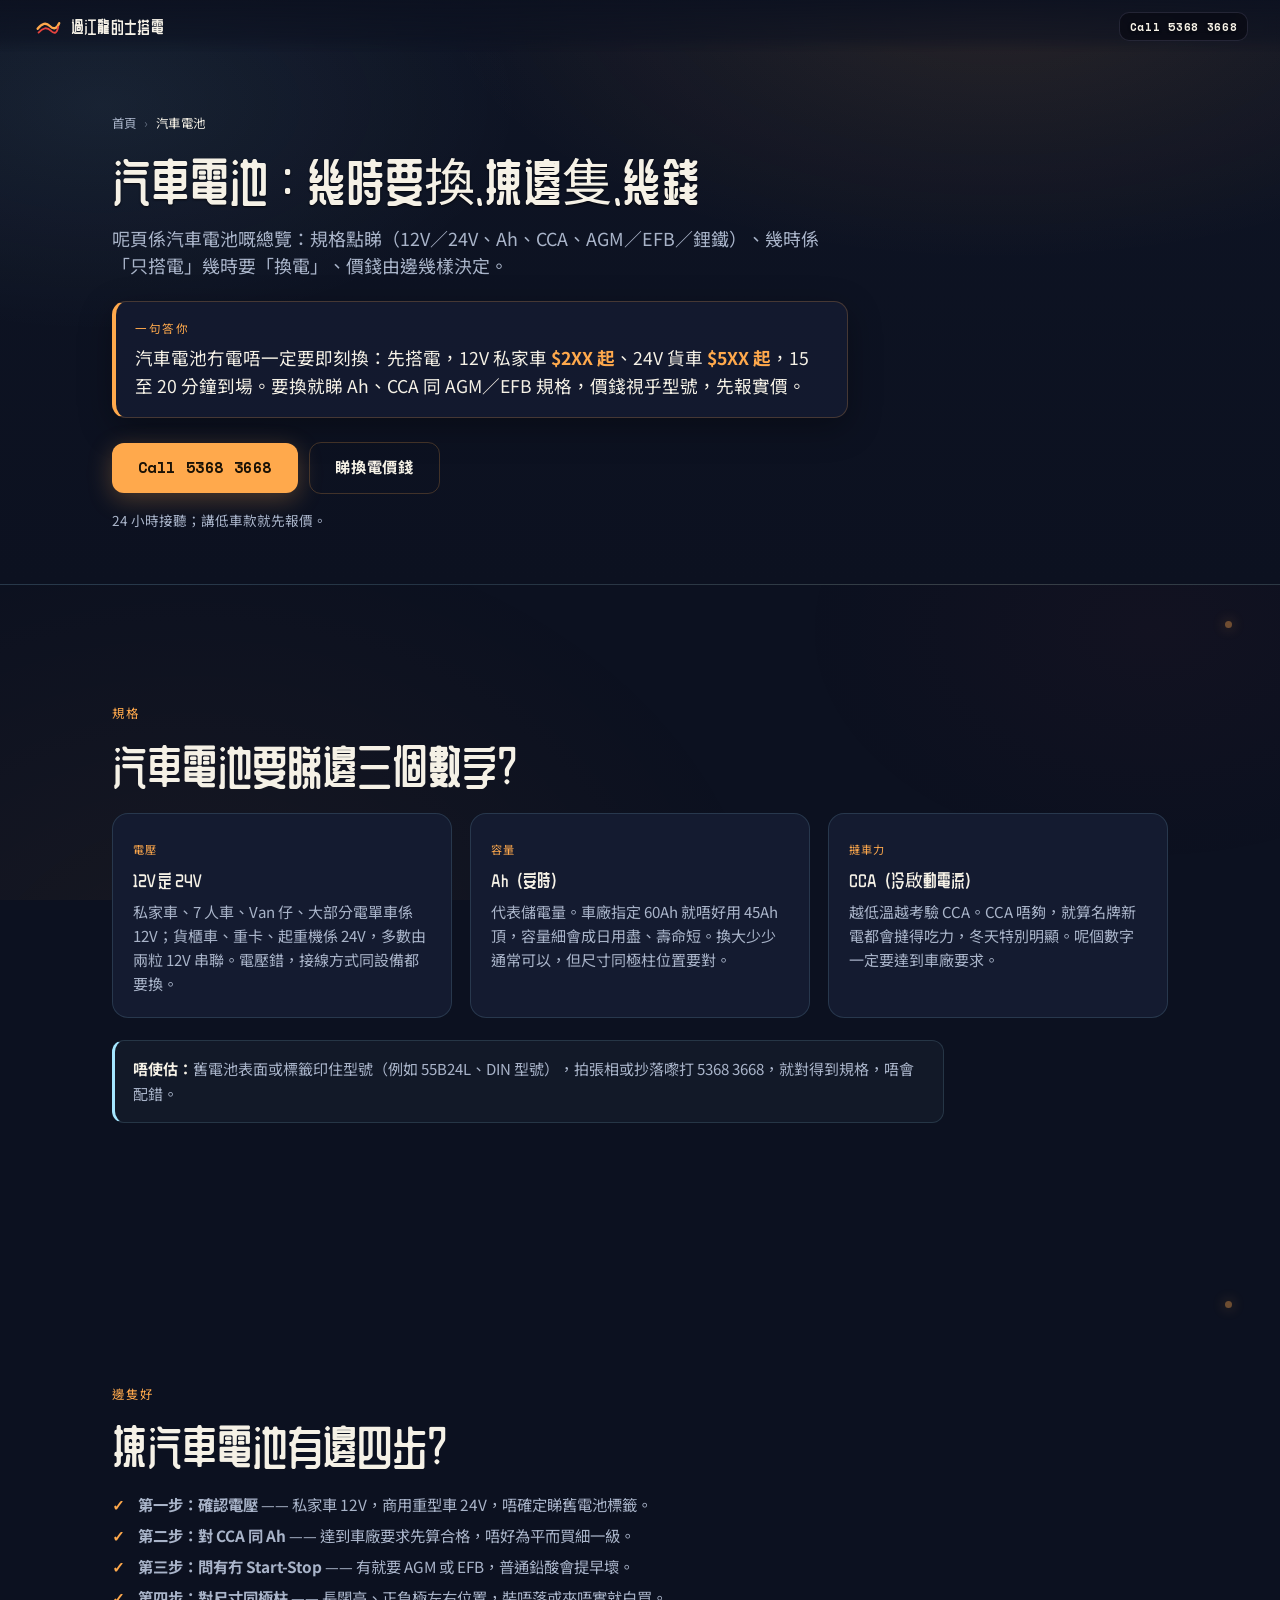
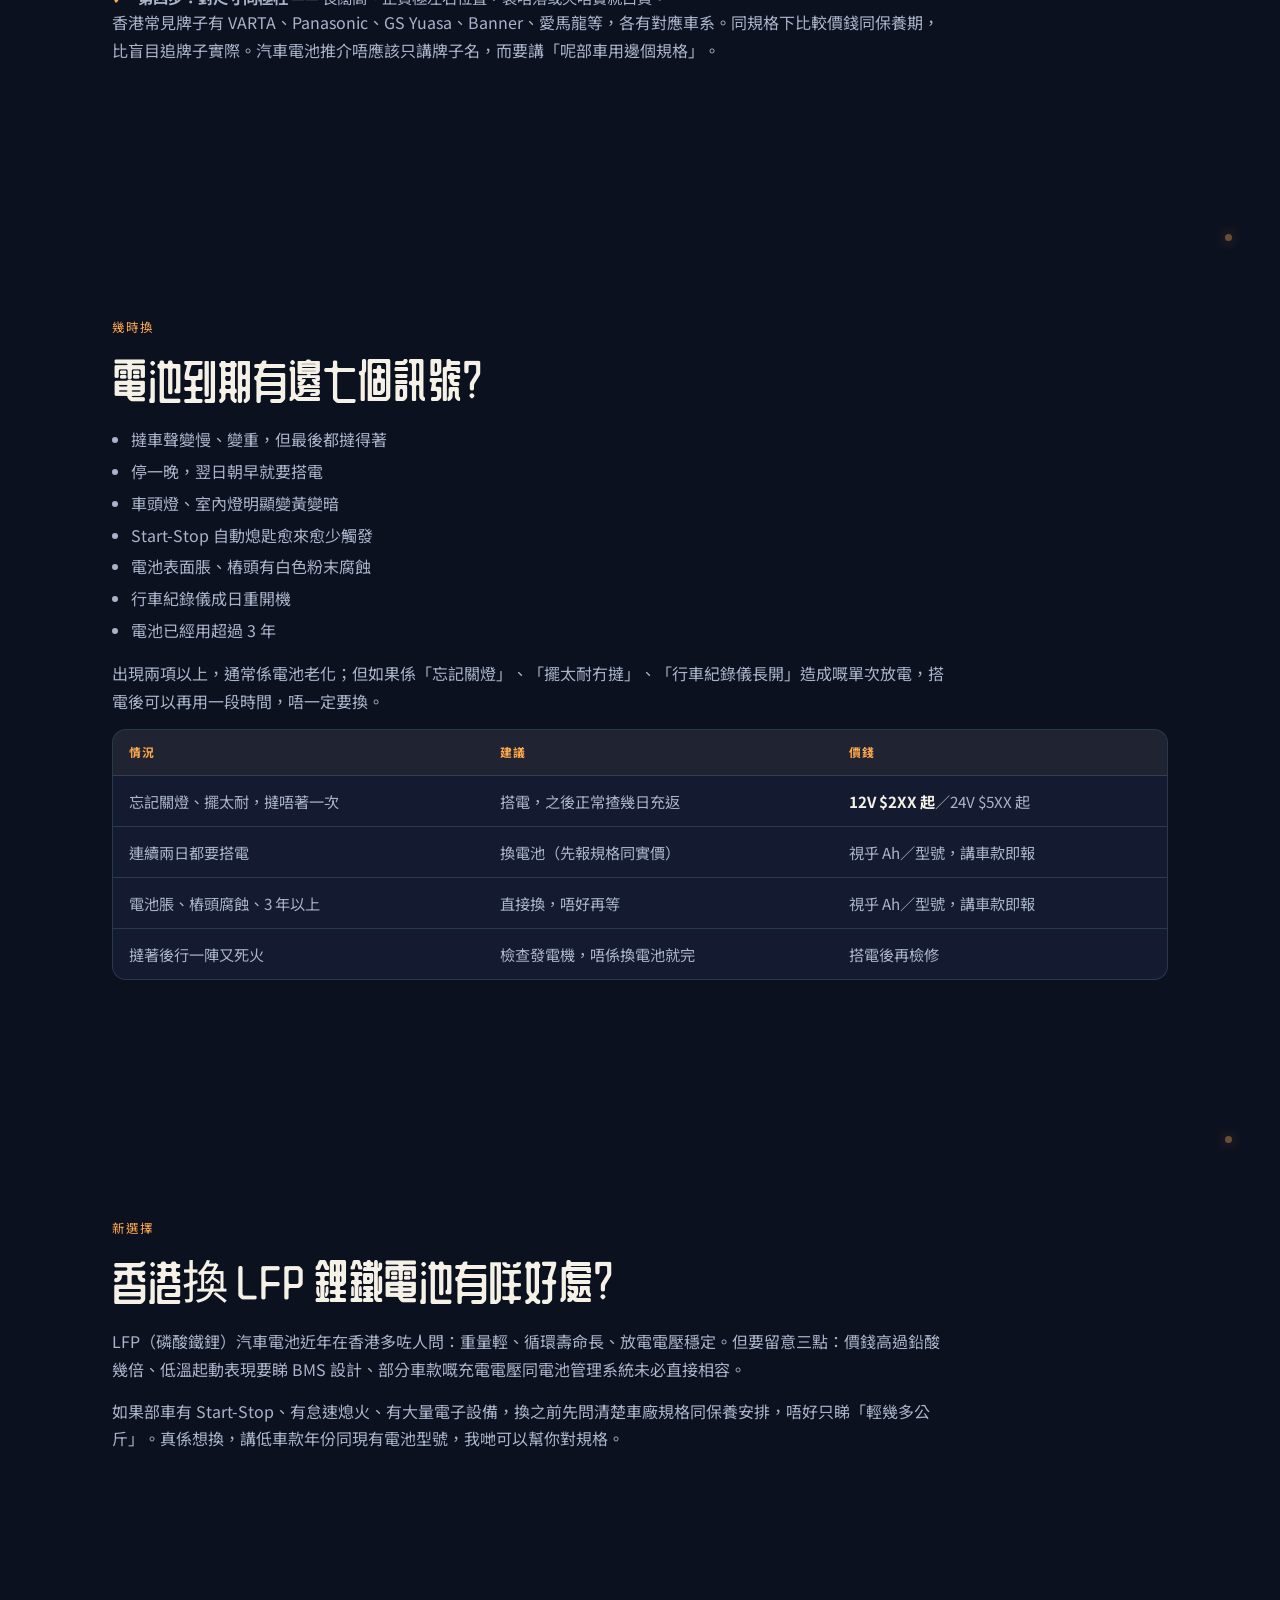
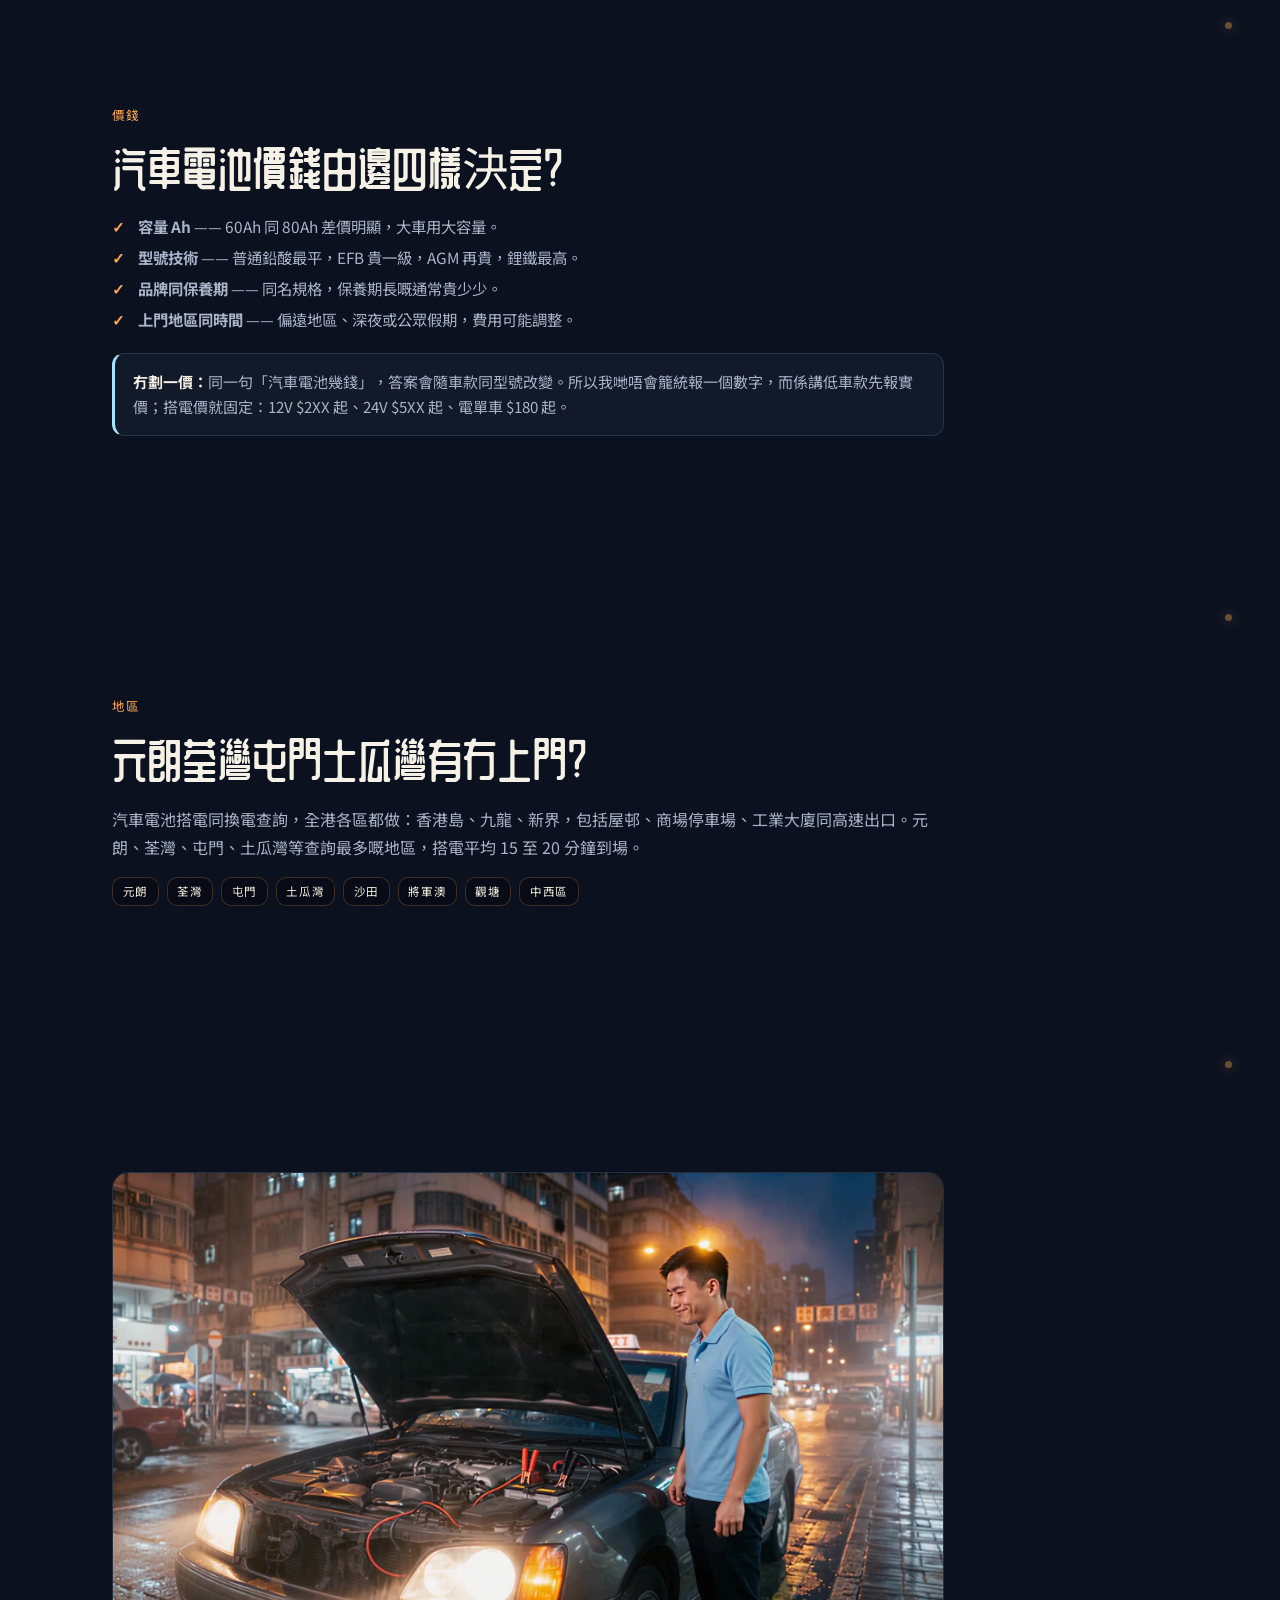
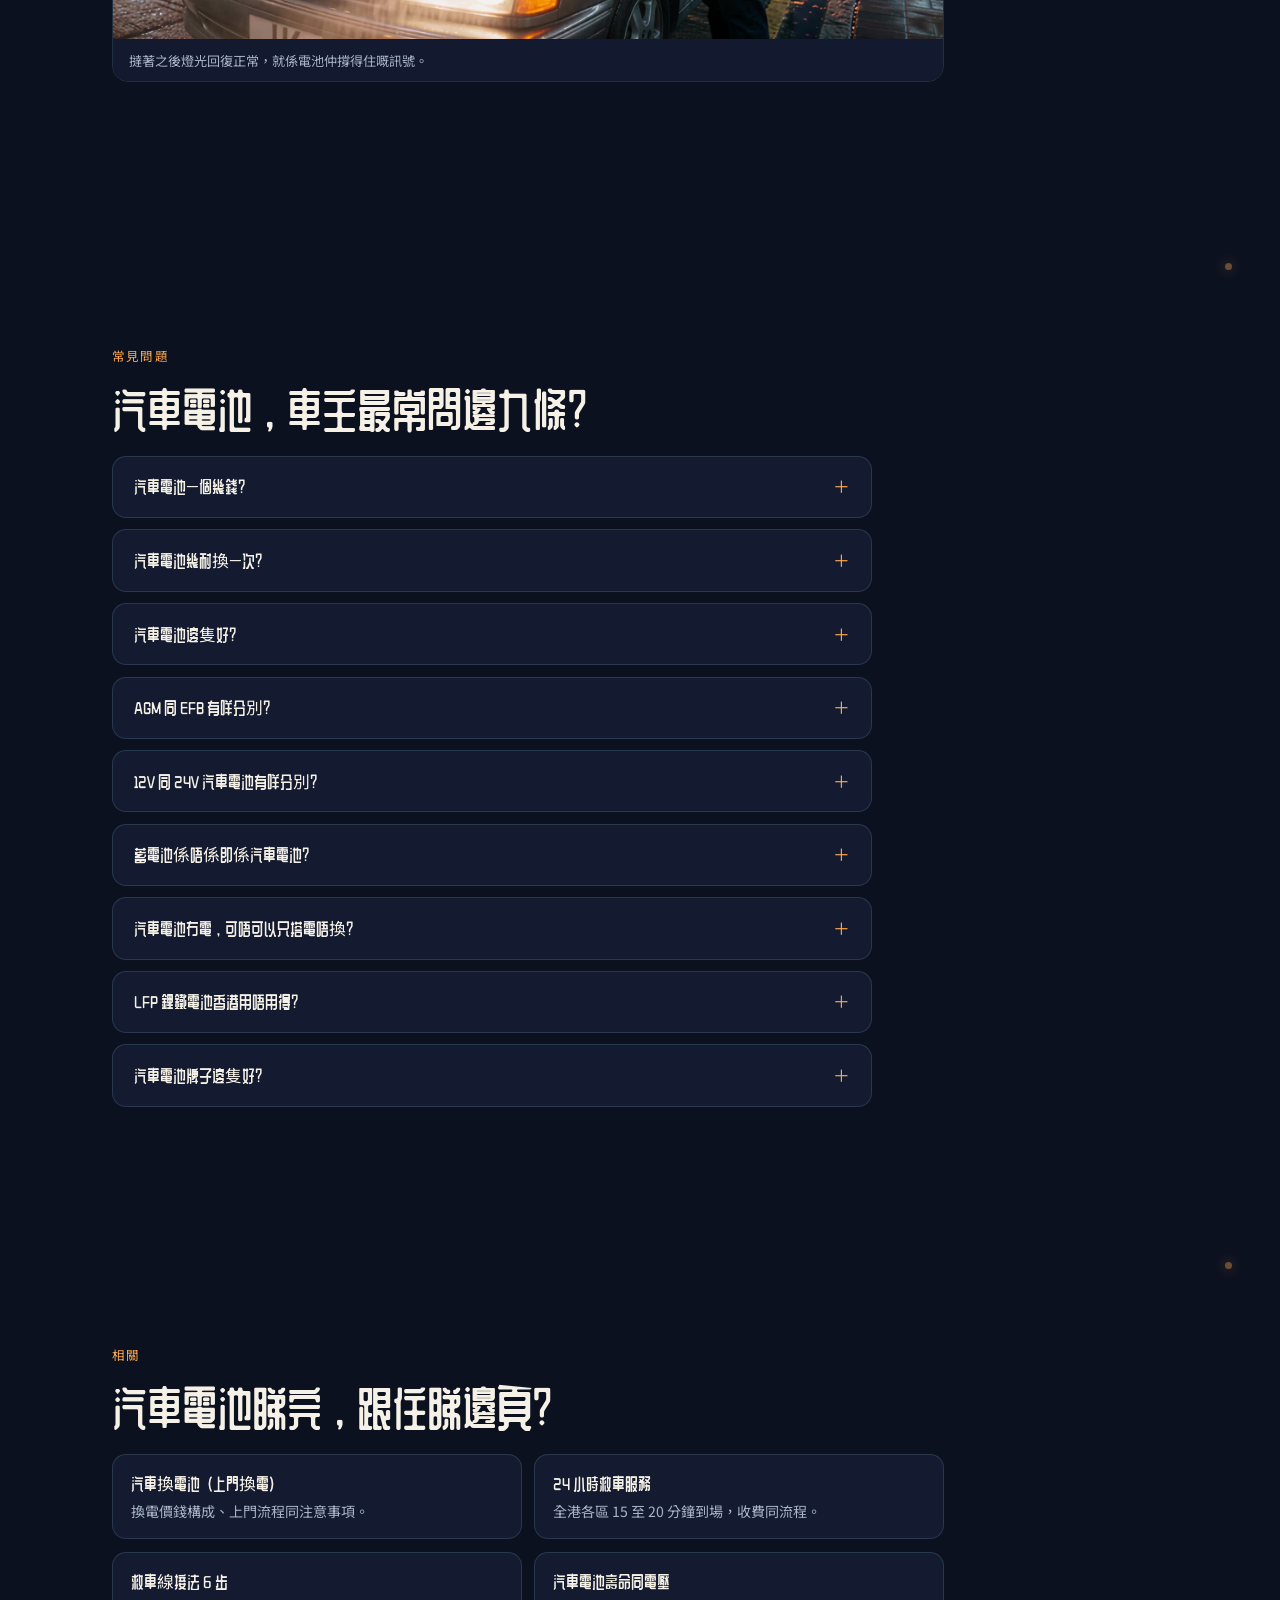
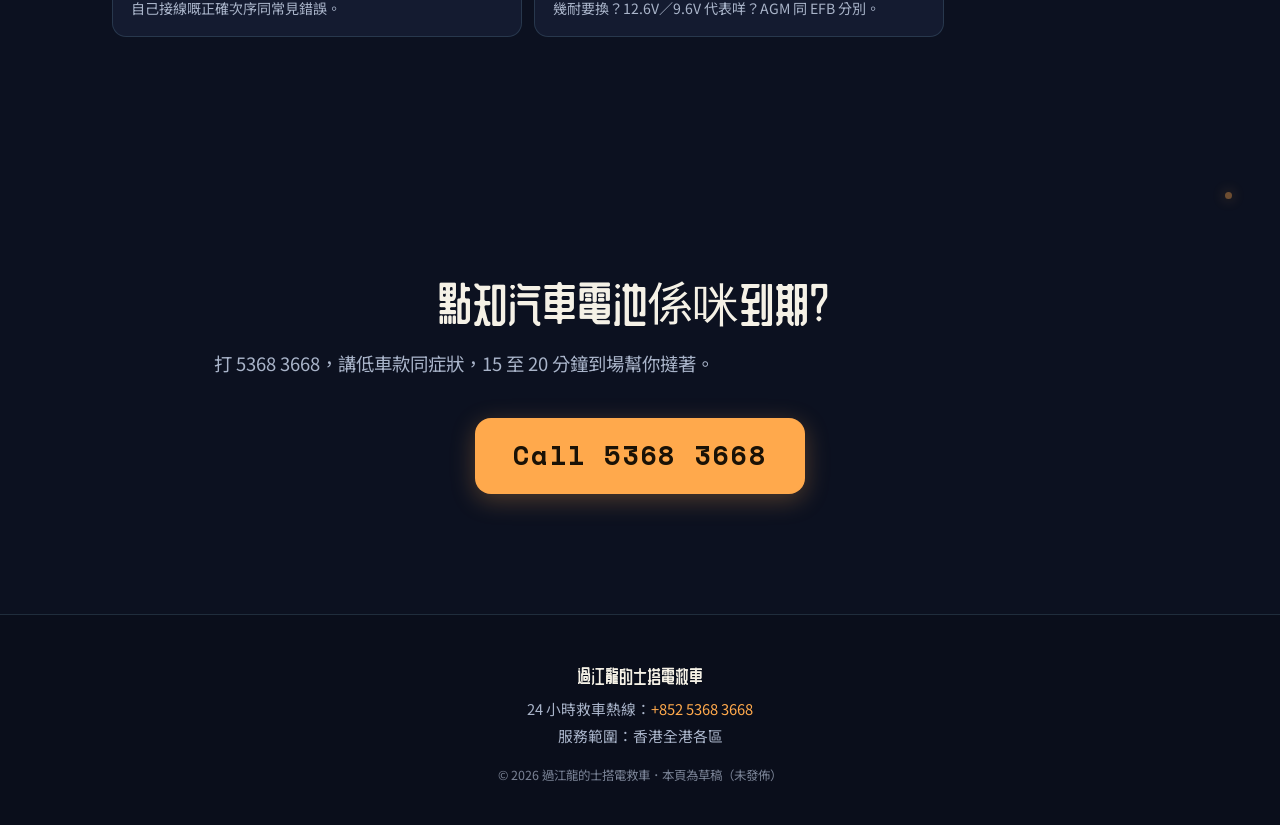
==== battery/index.html @ 79748714 "preview: production-shaped root home (video path fix) + 12 pages" ====
<!DOCTYPE html>
<html lang="zh-Hant">
<!-- status: draft — /battery/｜2026-11-26｜noindex 中，未發佈；見 docs/DRAFT-REGISTER.md -->
<head>
<meta charset="UTF-8">
<meta name="viewport" content="width=device-width, initial-scale=1.0">
<meta name="robots" content="noindex,nofollow">
<title>汽車電池邊隻好？壽命、規格同幾時要換</title>
<meta name="description" content="汽車電池幾時要換、揀邊隻：睇 12V／24V、Ah、CCA，Start-Stop 車要 AGM／EFB。冇電可先搭電 12V $2XX 起、24V $5XX 起，15 至 20 分鐘到場，全港各區。">
<link rel="canonical" href="https://taxi-jumpstart.com/battery/">
<meta property="og:type" content="article">
<meta property="og:title" content="汽車電池邊隻好？壽命、規格同幾時要換">
<meta property="og:description" content="汽車電池規格、牌子、壽命同價錢因素；冇電先搭電，15 至 20 分鐘到場。">
<meta property="og:image" content="https://taxi-jumpstart.com/assets/hero-ending.jpg">
<meta property="og:image:alt" content="搭電後車頭燈亮起，汽車電池恢復供電">
<meta property="og:url" content="https://taxi-jumpstart.com/battery/">
<meta property="og:locale" content="zh_HK">
<meta name="twitter:card" content="summary_large_image">
<meta name="theme-color" content="#0C1120">
<link rel="icon" href="data:image/svg+xml,%3Csvg xmlns='http://www.w3.org/2000/svg' viewBox='0 0 64 64'%3E%3Crect width='64' height='64' rx='14' fill='%230C1120'/%3E%3Cpath d='M12 38 Q26 20 38 32 T58 26' stroke='%23FFA94C' stroke-width='5' fill='none' stroke-linecap='round'/%3E%3Cpath d='M14 46 Q28 30 40 42 T56 34' stroke='%23E5443F' stroke-width='4' fill='none' stroke-linecap='round'/%3E%3C/svg%3E">
<link rel="preload" href="../assets/fonts/pages-zcool-400.woff2" as="font" type="font/woff2" crossorigin>
<link rel="stylesheet" href="../assets/fonts/pages-fonts.css" media="print" onload="this.media='all'">
<noscript><link rel="stylesheet" href="../assets/fonts/pages-fonts.css"></noscript>
<link rel="stylesheet" href="../assets/style.css?v=25">
<link rel="stylesheet" href="../assets/pages.css?v=4">
<script async src="https://www.googletagmanager.com/gtag/js?id=G-LXWR9DQGWZ"></script>
<script>
  window.dataLayer = window.dataLayer || [];
  function gtag(){dataLayer.push(arguments);}
  gtag('js', new Date());
  gtag('config', 'G-LXWR9DQGWZ');
</script>
<script type="application/ld+json">
{
  "@context": "https://schema.org",
  "@graph": [
    {
      "@type": "Service",
      "@id": "https://taxi-jumpstart.com/battery/#service",
      "name": "汽車電池檢查與 24 小時搭電",
      "serviceType": "汽車電池搭電救車",
      "description": "汽車電池冇電，24 小時上門搭電：12V 私家車 $2XX 起、24V 貨車 $5XX 起、電單車 $180 起，15 至 20 分鐘到場，全港各區。",
      "provider": { "@id": "https://taxi-jumpstart.com/#org" },
      "url": "https://taxi-jumpstart.com/battery/",
      "areaServed": [
        { "@type": "AdministrativeArea", "name": "香港島" },
        { "@type": "AdministrativeArea", "name": "九龍" },
        { "@type": "AdministrativeArea", "name": "新界" }
      ],
      "hoursAvailable": { "@type": "OpeningHoursSpecification", "dayOfWeek": ["Monday","Tuesday","Wednesday","Thursday","Friday","Saturday","Sunday"], "opens": "00:00", "closes": "23:59" },
      "offers": [
        { "@type": "Offer", "name": "12V 汽車電池搭電", "priceSpecification": { "@type": "PriceSpecification", "priceCurrency": "HKD", "minPrice": 200, "maxPrice": 299 }, "areaServed": { "@type": "AdministrativeArea", "name": "香港" } },
        { "@type": "Offer", "name": "24V 貨車電池搭電", "priceSpecification": { "@type": "PriceSpecification", "priceCurrency": "HKD", "minPrice": 500 }, "areaServed": { "@type": "AdministrativeArea", "name": "香港" } },
        { "@type": "Offer", "name": "電單車電池搭電", "priceSpecification": { "@type": "PriceSpecification", "priceCurrency": "HKD", "price": 180 }, "areaServed": { "@type": "AdministrativeArea", "name": "香港" } }
      ]
    },
    {
      "@type": "FAQPage",
      "@id": "https://taxi-jumpstart.com/battery/#faq",
      "mainEntity": [
        { "@type": "Question", "name": "汽車電池一個幾錢？", "acceptedAnswer": { "@type": "Answer", "text": "汽車電池冇統一價：同一部車用唔同容量（Ah）同型號（鉛酸／AGM／EFB／鋰鐵），價錢已經唔同。報價要講清楚三樣：車款年份、舊電池上印嘅型號、有冇 Start-Stop。只係冇電想快點走得返，搭電 12V $2XX 起、24V $5XX 起，15 至 20 分鐘到場。" } },
        { "@type": "Question", "name": "汽車電池幾耐換一次？", "acceptedAnswer": { "@type": "Answer", "text": "一般 2 至 3 年，但香港短途多、塞車多、成日開開停停，1 至 2 年就要換嘅個案亦好常見。保養好、長途多、少熄火聽歌，可以用到 3 至 4 年。感觉到撻車慢咗、燈變暗，就係時候驗一驗。" } },
        { "@type": "Question", "name": "汽車電池邊隻好？", "acceptedAnswer": { "@type": "Answer", "text": "唔係睇牌子第一名，係睇三個數字：電壓（12V 定 24V）、容量 Ah、冷啟動電流 CCA。CCA 一定要達到車廠要求，唔夠就算名牌都撻唔著。有 Start-Stop 嘅車一定要 AGM 或 EFB，唔可以用普通鉛酸代替。" } },
        { "@type": "Question", "name": "AGM 同 EFB 有咩分別？", "acceptedAnswer": { "@type": "Answer", "text": "兩隻都係 Start-Stop 車用。AGM 用玻璃纖維吸附電解液，循環壽命較長、抗震好，多數配歐系車同高用電車款；EFB 係加強型鉛酸，價格較親民，多數配日系 Start-Stop 車。換錯型號會令 Start-Stop 失效，甚至縮短壽命。" } },
        { "@type": "Question", "name": "12V 同 24V 汽車電池有咩分別？", "acceptedAnswer": { "@type": "Answer", "text": "12V 係私家車、7 人車、Van 仔同大部分電單車；24V 係貨櫃車、重卡、起重機等商用車，多數由兩粒 12V 串聯而成。24V 車唔可以用私家車過江龍照夾，電壓同電流規格唔同，要靠 24V 專用設備，我哋 24V 貨車搭電 $5XX 起。" } },
        { "@type": "Question", "name": "蓄電池係唔係即係汽車電池？", "acceptedAnswer": { "@type": "Answer", "text": "係。蓄電池、車電池、汽車電池、電瓶，講嘅都係同一樣嘢：車上用嘅可充電鉛酸或鋰鐵電池，負責撻車同供電俾車燈、音響、行車紀錄儀。香港車主多數講「車電池」或「汽車電池」。" } },
        { "@type": "Question", "name": "汽車電池冇電，可唔可以只搭電唔換？", "acceptedAnswer": { "@type": "Answer", "text": "可以，而且多數情況應該先搭電。搭電後著到車、行到目的地，再觀察一兩日：如果翌日朝早一樣撻唔著，或者撻車聲明顯無力，就係電池老化，要換。成日要搭電即代表電池已經到期限。" } },
        { "@type": "Question", "name": "LFP 鋰鐵電池香港用唔用得？", "acceptedAnswer": { "@type": "Answer", "text": "技術上用得，優點係輕、循環壽命長、放電穩定；缺點係價錢高、低溫表現同充電曲線要配合車款，唔係每部車都適合直接替換。換之前要確認車廠充電電壓同 BMS 相容，唔好只睇容量。" } },
        { "@type": "Question", "name": "汽車電池牌子邊隻好？", "acceptedAnswer": { "@type": "Answer", "text": "香港常見有 VARTA、Panasonic、GS Yuasa、Banner、愛馬龍等，各有對應車系同規格。真正要對嘅係規格：Ah、CCA、尺寸同極柱位置，符合車廠要求就夠。同一規格下比較價錢同保養期，比盲目追捧牌子實際。" } }
      ]
    }
  ]
}
</script>
</head>
<body>
<a class="skip" href="#main">跳至主要內容</a>

<nav class="nav" aria-label="主導覽">
  <a class="nav-brand" href="../index.html" aria-label="過江龍的士搭電 首頁">
    <svg class="brand-mark" viewBox="0 0 64 64" aria-hidden="true"><path d="M12 38 Q26 20 38 32 T58 26" stroke="#FFA94C" stroke-width="5" fill="none" stroke-linecap="round"/><path d="M14 46 Q28 30 40 42 T56 34" stroke="#E5443F" stroke-width="4" fill="none" stroke-linecap="round"/></svg>
    <span class="brand-name">過江龍的士搭電</span>
  </a>
  <a class="nav-call chip" href="tel:+85253683668">Call 5368 3668</a>
</nav>

<main id="main" tabindex="-1">

<section class="p-hero" aria-labelledby="page-h1">
  <div class="wrap">
    <nav class="crumbs" aria-label="麵包屑導覽">
      <a href="../index.html">首頁</a><span class="sep">›</span><span aria-current="page">汽車電池</span>
    </nav>
    <h1 class="p-h1" id="page-h1">汽車電池：幾時要換、揀邊隻、幾錢</h1>
    <p class="p-sub">呢頁係汽車電池嘅總覽：規格點睇（12V／24V、Ah、CCA、AGM／EFB／鋰鐵）、幾時係「只搭電」幾時要「換電」、價錢由邊幾樣決定。</p>

    <div class="ans">
      <span class="ans-label">一句答你</span>
      <p>汽車電池冇電唔一定要即刻換：先搭電，12V 私家車 <strong>$2XX 起</strong>、24V 貨車 <strong>$5XX 起</strong>，15 至 20 分鐘到場。要換就睇 Ah、CCA 同 AGM／EFB 規格，價錢視乎型號，先報實價。</p>
    </div>

    <div class="cta-row">
      <a class="btn" href="tel:+85253683668">Call 5368 3668</a>
      <a class="btn ghost" href="../battery/replace/">睇換電價錢</a>
    </div>
    <p class="fine">24 小時接聽；講低車款就先報價。</p>
  </div>
</section>

<section class="section" aria-labelledby="spec-h">
  <div class="wrap sec-enter">
    <p class="kicker">規格</p>
    <h2 class="h2" id="spec-h">汽車電池要睇邊三個數字？</h2>
    <div class="card-grid stagger">
      <div class="card">
        <span class="tag">電壓</span>
        <h3>12V 定 24V</h3>
        <p>私家車、7 人車、Van 仔、大部分電單車係 12V；貨櫃車、重卡、起重機係 24V，多數由兩粒 12V 串聯。電壓錯，接線方式同設備都要換。</p>
      </div>
      <div class="card">
        <span class="tag">容量</span>
        <h3>Ah（安時）</h3>
        <p>代表儲電量。車廠指定 60Ah 就唔好用 45Ah 頂，容量細會成日用盡、壽命短。換大少少通常可以，但尺寸同極柱位置要對。</p>
      </div>
      <div class="card">
        <span class="tag">撻車力</span>
        <h3>CCA（冷啟動電流）</h3>
        <p>越低溫越考驗 CCA。CCA 唔夠，就算名牌新電都會撻得吃力，冬天特別明顯。呢個數字一定要達到車廠要求。</p>
      </div>
    </div>
    <div class="note-box">
      <p><strong>唔使估：</strong>舊電池表面或標籤印住型號（例如 55B24L、DIN 型號），拍張相或抄落嚟打 5368 3668，就對得到規格，唔會配錯。</p>
    </div>
  </div>
</section>

<section class="section" aria-labelledby="pick-h">
  <div class="wrap sec-enter">
    <p class="kicker">邊隻好</p>
    <h2 class="h2" id="pick-h">揀汽車電池有邊四步？</h2>
    <ol class="check-list">
      <li><strong>第一步：確認電壓</strong> —— 私家車 12V，商用重型車 24V，唔確定睇舊電池標籤。</li>
      <li><strong>第二步：對 CCA 同 Ah</strong> —— 達到車廠要求先算合格，唔好為平而買細一級。</li>
      <li><strong>第三步：問有冇 Start-Stop</strong> —— 有就要 AGM 或 EFB，普通鉛酸會提早壞。</li>
      <li><strong>第四步：對尺寸同極柱</strong> —— 長闊高、正負極左右位置，裝唔落或夾唔實就白買。</li>
    </ol>
    <div class="prose">
      <p>香港常見牌子有 VARTA、Panasonic、GS Yuasa、Banner、愛馬龍等，各有對應車系。同規格下比較價錢同保養期，比盲目追牌子實際。汽車電池推介唔應該只講牌子名，而要講「呢部車用邊個規格」。</p>
    </div>
  </div>
</section>

<section class="section" aria-labelledby="when-h">
  <div class="wrap sec-enter">
    <p class="kicker">幾時換</p>
    <h2 class="h2" id="when-h">電池到期有邊七個訊號？</h2>
    <div class="prose">
      <ul>
        <li>撻車聲變慢、變重，但最後都撻得著</li>
        <li>停一晚，翌日朝早就要搭電</li>
        <li>車頭燈、室內燈明顯變黃變暗</li>
        <li>Start-Stop 自動熄匙愈來愈少觸發</li>
        <li>電池表面脹、樁頭有白色粉末腐蝕</li>
        <li>行車紀錄儀成日重開機</li>
        <li>電池已經用超過 3 年</li>
      </ul>
      <p>出現兩項以上，通常係電池老化；但如果係「忘記關燈」、「擺太耐冇撻」、「行車紀錄儀長開」造成嘅單次放電，搭電後可以再用一段時間，唔一定要換。</p>
    </div>
    <div class="tbl-wrap">
      <table class="fee">
        <thead>
          <tr><th scope="col">情況</th><th scope="col">建議</th><th scope="col">價錢</th></tr>
        </thead>
        <tbody>
          <tr><td data-label="情況">忘記關燈、擺太耐，撻唔著一次</td><td data-label="建議">搭電，之後正常揸幾日充返</td><td data-label="價錢"><strong>12V $2XX 起</strong>／24V $5XX 起</td></tr>
          <tr><td data-label="情況">連續兩日都要搭電</td><td data-label="建議">換電池（先報規格同實價）</td><td data-label="價錢">視乎 Ah／型號，講車款即報</td></tr>
          <tr><td data-label="情況">電池脹、樁頭腐蝕、3 年以上</td><td data-label="建議">直接換，唔好再等</td><td data-label="價錢">視乎 Ah／型號，講車款即報</td></tr>
          <tr><td data-label="情況">撻著後行一陣又死火</td><td data-label="建議">檢查發電機，唔係換電池就完</td><td data-label="價錢">搭電後再檢修</td></tr>
        </tbody>
      </table>
    </div>
  </div>
</section>

<section class="section" aria-labelledby="lfp-h">
  <div class="wrap sec-enter">
    <p class="kicker">新選擇</p>
    <h2 class="h2" id="lfp-h">香港換 LFP 鋰鐵電池有咩好處？</h2>
    <div class="prose">
      <p>LFP（磷酸鐵鋰）汽車電池近年在香港多咗人問：重量輕、循環壽命長、放電電壓穩定。但要留意三點：價錢高過鉛酸幾倍、低溫起動表現要睇 BMS 設計、部分車款嘅充電電壓同電池管理系統未必直接相容。</p>
      <p>如果部車有 Start-Stop、有怠速熄火、有大量電子設備，換之前先問清楚車廠規格同保養安排，唔好只睇「輕幾多公斤」。真係想換，講低車款年份同現有電池型號，我哋可以幫你對規格。</p>
    </div>
  </div>
</section>

<section class="section" aria-labelledby="price-h">
  <div class="wrap sec-enter">
    <p class="kicker">價錢</p>
    <h2 class="h2" id="price-h">汽車電池價錢由邊四樣決定？</h2>
    <ul class="check-list">
      <li><strong>容量 Ah</strong> —— 60Ah 同 80Ah 差價明顯，大車用大容量。</li>
      <li><strong>型號技術</strong> —— 普通鉛酸最平，EFB 貴一級，AGM 再貴，鋰鐵最高。</li>
      <li><strong>品牌同保養期</strong> —— 同名規格，保養期長嘅通常貴少少。</li>
      <li><strong>上門地區同時間</strong> —— 偏遠地區、深夜或公眾假期，費用可能調整。</li>
    </ul>
    <div class="note-box">
      <p><strong>冇劃一價：</strong>同一句「汽車電池幾錢」，答案會隨車款同型號改變。所以我哋唔會籠統報一個數字，而係講低車款先報實價；搭電價就固定：12V $2XX 起、24V $5XX 起、電單車 $180 起。</p>
    </div>
  </div>
</section>

<section class="section" aria-labelledby="area-h">
  <div class="wrap sec-enter">
    <p class="kicker">地區</p>
    <h2 class="h2" id="area-h">元朗荃灣屯門土瓜灣有冇上門？</h2>
    <div class="prose">
      <p>汽車電池搭電同換電查詢，全港各區都做：香港島、九龍、新界，包括屋邨、商場停車場、工業大廈同高速出口。元朗、荃灣、屯門、土瓜灣等查詢最多嘅地區，搭電平均 15 至 20 分鐘到場。</p>
    </div>
    <div class="area-chips">
      <span class="chip">元朗</span><span class="chip">荃灣</span><span class="chip">屯門</span><span class="chip">土瓜灣</span><span class="chip">沙田</span><span class="chip">將軍澳</span><span class="chip">觀塘</span><span class="chip">中西區</span>
    </div>
  </div>
</section>

<section class="section" aria-label="現場相片">
  <div class="wrap sec-enter">
    <figure class="p-figure">
      <img src="../assets/hero-ending.jpg" alt="搭電後車頭燈亮起，汽車電池恢復供電" loading="lazy" width="1600" height="900">
      <figcaption>撻著之後燈光回復正常，就係電池仲撐得住嘅訊號。</figcaption>
    </figure>
  </div>
</section>
<section class="section faq" id="faq" aria-labelledby="faq-h">
  <div class="wrap sec-enter">
    <p class="kicker">常見問題</p>
    <h2 class="h2" id="faq-h">汽車電池，車主最常問邊九條？</h2>
    <div class="faq-list">
      <details><summary>汽車電池一個幾錢？</summary><p>冇統一價：同一部車用唔同 Ah 同型號（鉛酸／AGM／EFB／鋰鐵），價錢已經唔同。報價要講清楚車款年份、舊電池型號、有冇 Start-Stop。只係冇電想快點走得返，搭電 12V $2XX 起、24V $5XX 起，15 至 20 分鐘到場。</p></details>
      <details><summary>汽車電池幾耐換一次？</summary><p>一般 2 至 3 年；香港短途多、塞車多，1 至 2 年就要換嘅個案亦常見。保養好、長途多用 3 至 4 年。撻車變慢、燈變暗就係時候驗一驗。</p></details>
      <details><summary>汽車電池邊隻好？</summary><p>睇三個數字：電壓（12V／24V）、容量 Ah、CCA。CCA 要達到車廠要求，唔夠就算名牌都撻唔著。有 Start-Stop 就要 AGM 或 EFB。</p></details>
      <details><summary>AGM 同 EFB 有咩分別？</summary><p>兩隻都係 Start-Stop 車用：AGM 循環壽命長、抗震好，多數配歐系車；EFB 係加強型鉛酸、價格親民，多數配日系車。換錯型號會令 Start-Stop 失效。</p></details>
      <details><summary>12V 同 24V 汽車電池有咩分別？</summary><p>12V 係私家車、7 人車、Van 仔同大部分電單車；24V 係貨櫃車、重卡、起重機，多數由兩粒 12V 串聯。24V 車唔可以用私家車過江龍照夾，要靠專用設備，我哋 24V 貨車搭電 $5XX 起。</p></details>
      <details><summary>蓄電池係唔係即係汽車電池？</summary><p>係。蓄電池、車電池、汽車電池、電瓶都講同一樣嘢：車上用嘅可充電電池。香港車主多數講「車電池」或「汽車電池」。</p></details>
      <details><summary>汽車電池冇電，可唔可以只搭電唔換？</summary><p>可以，多數應該先搭電。搭電後著到車，觀察一兩日：翌日朝早一樣撻唔著、撻車聲無力，就係老化要換。成日要搭電即代表電池到期。</p></details>
      <details><summary>LFP 鋰鐵電池香港用唔用得？</summary><p>用得，優點係輕、壽命長、電壓穩；缺點係價錢高、低溫同充電曲線要配合車款。換之前要確認車廠電壓同 BMS 相容，唔好只睇容量。</p></details>
      <details><summary>汽車電池牌子邊隻好？</summary><p>香港常見 VARTA、Panasonic、GS Yuasa、Banner、愛馬龍，各有對應車系。真正要對嘅係 Ah、CCA、尺寸同極柱位置，符合車廠要求就夠；同規格下比較價錢同保養期更實際。</p></details>
    </div>
  </div>
</section>

<section class="section" aria-labelledby="rel-h">
  <div class="wrap sec-enter">
    <p class="kicker">相關</p>
    <h2 class="h2" id="rel-h">汽車電池睇完，跟住睇邊頁？</h2>
    <div class="rel-grid">
      <a href="../battery/replace/">
        <h3>汽車換電池（上門換電）</h3>
        <p>換電價錢構成、上門流程同注意事項。</p>
      </a>
      <a href="../services/24-hour-rescue/">
        <h3>24 小時救車服務</h3>
        <p>全港各區 15 至 20 分鐘到場，收費同流程。</p>
      </a>
      <a href="../guides/jump-lead-steps/">
        <h3>救車線接法 6 步</h3>
        <p>自己接線嘅正確次序同常見錯誤。</p>
      </a>
      <a href="../battery/lifespan/">
        <h3>汽車電池壽命同電壓</h3>
        <p>幾耐要換？12.6V／9.6V 代表咩？AGM 同 EFB 分別。</p>
      </a>
    </div>
  </div>
</section>

<section class="section p-end" aria-labelledby="cta-h">
  <div class="wrap sec-enter">
    <h2 class="h2" id="cta-h">點知汽車電池係咪到期？</h2>
    <p class="lede">打 5368 3668，講低車款同症狀，15 至 20 分鐘到場幫你撻著。</p>
    <a class="btn big" href="tel:+85253683668">Call 5368 3668</a>
  </div>
</section>

</main>

<footer class="footer">
  <div class="wrap">
    <p class="foot-name">過江龍的士搭電救車</p>
    <p class="foot-line">24 小時救車熱線：<a href="tel:+85253683668">+852 5368 3668</a></p>
    <p class="foot-line">服務範圍：香港全港各區</p>
    <p class="foot-note">© 2026 過江龍的士搭電救車．本頁為草稿（未發佈）</p>
  </div>
</footer>

<script src="../assets/pages.js?v=4"></script>
</body>
</html>
---- assets/fonts/pages-fonts.css ----
/* 過江龍 — 內頁字型（draft 頁專用）
   首頁用嘅 fonts.css 係 443 字子集，只夠首頁用；新頁有 ~1000 個字，
   所以獨立做一份 expanded 子集（1,197 字：12 頁全部文字 + ASCII + CJK 標點 + 全形）。
   只喺新頁載入，index.html 完全唔受影響。

   重新產生（改咗新頁文案之後要再做一次）：
     pyftsubset zcool-full.ttf --text-file=chars-pages.txt --flavor=woff2 \
       --output-file=pages-zcool-400.woff2 --layout-features='kern,liga' --desubroutinize
   chars-pages.txt ＝ 5 頁 HTML 去標籤後嘅全部字元 + ASCII + U+3000–303F + U+FF01–FF5E
*/
@font-face{font-family:'ZCOOL QingKe HuangYou';src:url('pages-zcool-400.woff2?v=4') format('woff2');font-weight:400;font-style:normal;font-display:swap}
@font-face{font-family:'Noto Sans TC';src:url('pages-noto-400.woff2?v=4') format('woff2');font-weight:400;font-style:normal;font-display:swap}
@font-face{font-family:'Noto Sans TC';src:url('pages-noto-400.woff2?v=4') format('woff2');font-weight:500;font-style:normal;font-display:swap}
@font-face{font-family:'Noto Sans TC';src:url('pages-noto-700.woff2?v=4') format('woff2');font-weight:700;font-style:normal;font-display:swap}
@font-face{font-family:'Space Mono';src:url('spacemono-400.woff2') format('woff2');font-weight:400;font-style:normal;font-display:swap}
@font-face{font-family:'Space Mono';src:url('spacemono-700.woff2') format('woff2');font-weight:700;font-style:normal;font-display:swap}
---- assets/fonts/pages-fonts.css ----
/* 過江龍 — 內頁字型（draft 頁專用）
   首頁用嘅 fonts.css 係 443 字子集，只夠首頁用；新頁有 ~1000 個字，
   所以獨立做一份 expanded 子集（1,197 字：12 頁全部文字 + ASCII + CJK 標點 + 全形）。
   只喺新頁載入，index.html 完全唔受影響。

   重新產生（改咗新頁文案之後要再做一次）：
     pyftsubset zcool-full.ttf --text-file=chars-pages.txt --flavor=woff2 \
       --output-file=pages-zcool-400.woff2 --layout-features='kern,liga' --desubroutinize
   chars-pages.txt ＝ 5 頁 HTML 去標籤後嘅全部字元 + ASCII + U+3000–303F + U+FF01–FF5E
*/
@font-face{font-family:'ZCOOL QingKe HuangYou';src:url('pages-zcool-400.woff2?v=4') format('woff2');font-weight:400;font-style:normal;font-display:swap}
@font-face{font-family:'Noto Sans TC';src:url('pages-noto-400.woff2?v=4') format('woff2');font-weight:400;font-style:normal;font-display:swap}
@font-face{font-family:'Noto Sans TC';src:url('pages-noto-400.woff2?v=4') format('woff2');font-weight:500;font-style:normal;font-display:swap}
@font-face{font-family:'Noto Sans TC';src:url('pages-noto-700.woff2?v=4') format('woff2');font-weight:700;font-style:normal;font-display:swap}
@font-face{font-family:'Space Mono';src:url('spacemono-400.woff2') format('woff2');font-weight:400;font-style:normal;font-display:swap}
@font-face{font-family:'Space Mono';src:url('spacemono-700.woff2') format('woff2');font-weight:700;font-style:normal;font-display:swap}
---- assets/style.css ----
/* 過江龍的士搭電救車 — cinematic scroll site */
:root{
  --canvas:#0C1120;
  --panel:#141B30;
  --panel-2:#182038;
  --accent:#FFA94C;
  --accent-hover:#FFC078;
  --accent-muted:rgba(255,169,76,.22);
  --current:#A5E6FF;
  --clamp-red:#E5443F;
  --text-primary:#F5F1E6;
  --text-secondary:#A9B4C9;
  --line:rgba(165,230,255,.14);
  --ease-out:cubic-bezier(.22,.61,.36,1);
  --ease-soft:cubic-bezier(.33,1,.68,1);
  --tshadow:0 1px 2px rgba(5,5,10,.95),0 3px 12px rgba(5,5,10,.78),0 10px 44px rgba(5,5,10,.8);
  --font-display:'ZCOOL QingKe HuangYou','Noto Sans TC',sans-serif;
  --font-body:'Noto Sans TC',sans-serif;
  --font-mono:'Space Mono',monospace;
  --font-latin:'Syncopate',monospace;
}
*,*::before,*::after{box-sizing:border-box;margin:0;padding:0}
html{overflow-x:hidden;overflow-x:clip;scroll-behavior:smooth}
body{overflow-x:hidden;overflow-x:clip;background:var(--canvas);color:var(--text-primary);font-family:var(--font-body);font-size:16px;line-height:1.5;-webkit-font-smoothing:antialiased}
body::before{content:"";position:fixed;inset:0;z-index:0;pointer-events:none;
  background:
    radial-gradient(1200px 700px at 70% -10%, rgba(165,230,255,.05), transparent 60%),
    radial-gradient(1000px 800px at 15% 110%, rgba(255,169,76,.05), transparent 60%),
    radial-gradient(600px 400px at 90% 70%, rgba(229,68,63,.03), transparent 60%);
  animation:bgdrift 90s var(--ease-soft) infinite alternate}
@keyframes bgdrift{from{transform:translate3d(0,0,0);opacity:.8}to{transform:translate3d(0,-40px,0);opacity:1}}
body.paused *,body.paused *::before,body.paused *::after{animation-play-state:paused !important}

img,svg,video{max-width:100%;display:block}
a{color:inherit}
button{font:inherit;color:inherit;background:none;border:none;cursor:pointer}

.skip{position:absolute;left:-999px;top:0;z-index:100;background:var(--accent);color:#0C1120;padding:.6rem 1rem;border-radius:0 0 8px 0;font-weight:700}
.skip:focus{left:0}

.wrap{max-width:1120px;margin:0 auto;padding:0 clamp(1rem,4vw,2rem)}

/* nav */
.nav{position:fixed;top:0;left:0;right:0;z-index:50;display:flex;align-items:center;justify-content:space-between;
  padding:.7rem clamp(1rem,4vw,2rem);background:linear-gradient(180deg,rgba(12,17,32,.9),rgba(12,17,32,.55) 70%,transparent);backdrop-filter:blur(8px)}
.nav-brand{display:inline-flex;align-items:center;gap:.55rem;text-decoration:none;font-family:var(--font-display);font-size:1.05rem;letter-spacing:.02em}
.brand-mark{width:30px;height:30px}
.nav-call{text-decoration:none;font-family:var(--font-mono);font-weight:700;font-size:.85rem;padding:.5rem .8rem;transition:background .25s,color .25s}
.nav-call:hover{background:rgba(255,169,76,.9);color:#0C1120}

/* chips */
.chip{background:rgba(8,8,15,.55);border:1px solid rgba(96,96,126,.3);border-radius:10px;backdrop-filter:blur(10px);text-shadow:0 1px 3px rgba(5,5,10,.85);padding:.3rem .6rem;font-family:var(--font-mono);font-size:.72rem;letter-spacing:.06em;white-space:nowrap}

/* ===== hero ===== */
.hero{position:relative;height:500vh;z-index:1}
.stage{position:sticky;top:0;height:100vh;overflow:hidden}
.poster{position:absolute;inset:0;background-size:cover;background-position:center}
#hero{position:absolute;inset:0;width:100%;height:100%;object-fit:cover;opacity:0;transition:opacity .6s var(--ease-out);transform:translateZ(0);will-change:transform}
.stage.video-ready #hero{opacity:1}
.ring{position:absolute;top:50%;left:50%;width:64px;height:64px;transform:translate(-50%,-50%);color:var(--accent);opacity:0;pointer-events:none}
.stage.loading .ring{opacity:1}
.stage.video-ready .ring,.stage.video-failed .ring{opacity:0}
.ring circle{transition:stroke-dashoffset .12s linear}

.scrim{position:absolute;inset:0;pointer-events:none;background:radial-gradient(ellipse 120% 90% at 50% 45%,rgba(10,10,18,0) 35%,rgba(10,10,18,.62) 100%)}

/* captions + bands */
.captions{position:absolute;inset:0;z-index:3;pointer-events:none}
.band{position:absolute;padding:1rem;opacity:0;text-shadow:var(--tshadow)}
.band .btn{text-shadow:none}
.band-kicker{display:inline-block;margin-bottom:.7rem}
.bhead{font-family:var(--font-display);font-weight:400;font-size:clamp(1.9rem,5.2vw,4rem);line-height:1.12;color:var(--text-primary)}
.bsub{font-size:clamp(.95rem,1.6vw,1.25rem);color:var(--text-primary);margin-top:.6rem;font-weight:500}
.band .btn{margin-top:1.1rem}

.band-1{top:15%;left:8%;right:8%;text-align:center}
.band-2{top:40%;left:6%;max-width:34vw}
.band-3{top:18%;left:50%;transform:translateX(-50%);text-align:center}
.band-3 .bhead{font-size:clamp(2.6rem,8vw,6.2rem);white-space:nowrap}
.band-4{top:42%;right:6%;max-width:34vw;text-align:right}
.band-5{top:22%;left:50%;transform:translateX(-50%);text-align:center}

/* per-band scrims removed: the ::before z-index:-1 approach could paint over the
   text on some Android layouts. Legibility now comes from the global .scrim plus
   the bands' text-shadow. */

/* split text spans — per-char entrance, chars armed by JS inline styles */
.bhead .c{display:inline-block;white-space:pre}
.band .bhead,.band .bsub{display:block}

/* entrances — driven entirely in JS (inline styles on each char) for maximum
   browser compatibility. Reduced-motion CSS below forces chars visible. */
/* (a)-(e): per-char rise/weave/punch/grid/settle are computed in app.js applyChars(). */

/* HUD */
.hud{position:absolute;bottom:1.6rem;left:50%;transform:translateX(-50%);display:flex;gap:.5rem;z-index:3;pointer-events:none}
.hud-chip{font-family:var(--font-mono);font-weight:700}
.scroll-cue{position:absolute;bottom:1.4rem;right:clamp(1rem,4vw,2rem);z-index:3;display:flex;align-items:center;gap:.5rem;color:var(--text-secondary);font-size:.8rem;pointer-events:none;animation:cue 2.4s var(--ease-soft) infinite}
.scroll-cue svg{width:20px;height:20px}
@keyframes cue{0%,100%{transform:translateY(0);opacity:.85}50%{transform:translateY(6px);opacity:.4}}

/* static hero (designed layout shown under the five gates) */
.static-hero{position:absolute;inset:0;display:flex;flex-direction:column;align-items:center;justify-content:center;text-align:center;gap:1rem;padding:0 1.5rem;z-index:4;opacity:0;pointer-events:none;transition:opacity .4s var(--ease-out)}
.s-head{font-family:var(--font-display);font-weight:400;font-size:clamp(2.2rem,8vw,3.4rem);line-height:1.15;text-shadow:var(--tshadow)}
.s-sub{font-size:clamp(1rem,3vw,1.3rem);color:var(--text-primary);text-shadow:var(--tshadow)}
.static-hero .btn{pointer-events:auto}

/* ===== THE STATIC-HERO GATES (CSS must match JS exactly) =====
   Portrait phones now get the cover-cropped mobile scrub (video 7.3MB < 8MB,
   subject survives the 9:16 crop). Static hero stays only for landscape
   phones (no room for the journey) and reduced-motion visitors. */
@media (orientation:landscape) and (pointer:coarse) and (max-height:560px){.stage .captions,.stage .hud,.stage .scroll-cue{display:none}.stage video,.stage .ring,.stage .scrim{display:none}.static-hero{opacity:1;background:url('hero-poster.jpg') center/cover no-repeat}}
@media (prefers-reduced-motion:reduce){.stage .captions,.stage .hud,.stage .scroll-cue{display:none}.stage video,.stage .ring,.stage .scrim{display:none}.static-hero{opacity:1;background:url('hero-poster.jpg') center/cover no-repeat}}
@media (max-height:560px){.stage .hud,.stage .scroll-cue{display:none}}
/* JS failure safety net: never ship a wordless hero (static-hero is a sibling of .stage) */
.stage.js-failed .captions,.stage.js-failed .hud,.stage.js-failed .scroll-cue{display:none}
.stage.js-failed video,.stage.js-failed .ring,.stage.js-failed .scrim{display:none}
.stage.js-failed ~ .static-hero{opacity:1;background:url('hero-poster.jpg') center/cover no-repeat}

/* mobile portrait caption layout (scrub is live here).
   NOTE: bands deliberately use the DESKTOP positions here — the custom mobile
   band overrides caused text to vanish on some Android Chrome layouts. Only
   font sizes and HUD tweaks are overridden. Sizes tuned so captions stay
   proportional on a phone and don't bury the vehicle scene. */
@media (max-width:720px){
  .bhead{font-size:clamp(2.6rem,21vw,5.4rem);line-height:1.18}
  /* long headlines (band 2 & 4) get a smaller size so they stay inside the
     hood area (hood top → headlight top) instead of overflowing the screen */
  .band-2 .bhead,.band-4 .bhead{font-size:clamp(1.5rem,8.5vw,2.5rem)}
  .band-2 .band-kicker,.band-4 .band-kicker{font-size:1.5rem}
  .band-3 .bhead{font-size:clamp(2.4rem,22vw,4.6rem);white-space:normal}
  .band-5{top:8%}
  .band-5 .bhead{font-size:clamp(2.2rem,19vw,5rem);white-space:normal;line-height:1.02}
  .band-5 .btn{white-space:nowrap}
  .band-5 .bsub{font-size:1.3rem;margin-top:.6rem;line-height:1.2}
  .band-5 .btn{margin-top:1.1rem}
  .bsub{font-size:1.35rem}
  .band-kicker{font-size:1rem}
  .hud{bottom:.6rem}
  .hud-chip{font-size:clamp(1.1rem,4.5vw,1.7rem);padding:.45rem .7rem}
  .scroll-cue{display:none}
}

/* complete without video */
.stage.video-failed .poster{display:block}
.stage.video-failed .scroll-cue svg{animation:none}

/* ===== buttons ===== */
.btn{display:inline-block;background:var(--accent);color:#1A1206;font-family:var(--font-mono);font-weight:700;font-size:.95rem;letter-spacing:.04em;padding:.85rem 1.6rem;border-radius:12px;text-decoration:none;transition:background .25s,transform .25s;box-shadow:0 6px 24px rgba(255,169,76,.28)}
.btn:hover{background:var(--accent-hover);transform:translateY(-2px)}
.btn:focus-visible{outline:3px solid var(--accent);outline-offset:3px}
a:focus-visible,button:focus-visible,summary:focus-visible,[tabindex]:focus-visible{outline:3px solid var(--accent);outline-offset:3px}
.btn.ghost{background:transparent;color:var(--text-primary);border:1.5px solid var(--accent-muted);box-shadow:none}
.btn.ghost:hover{border-color:var(--accent);background:rgba(255,169,76,.1)}
.btn.big{font-size:clamp(1.2rem,3vw,1.7rem);padding:1.1rem 2.4rem;border-radius:16px}
@media (pointer:coarse){.btn{min-height:44px;display:inline-flex;align-items:center;justify-content:center}}

/* ===== sections ===== */
.section{position:relative;z-index:1;padding:clamp(4.5rem,10vw,7.5rem) 0}
.kicker{font-family:var(--font-mono);color:var(--accent);font-size:.78rem;letter-spacing:.18em;text-transform:uppercase;margin-bottom:1rem}
.h2{font-family:var(--font-display);font-weight:400;font-size:clamp(1.7rem,4.5vw,2.9rem);line-height:1.16;max-width:22ch;margin-bottom:1.2rem}
.lede{color:var(--text-secondary);font-size:clamp(1rem,2vw,1.15rem);max-width:44rem;margin-bottom:2.5rem}
.fine{color:var(--text-secondary);font-size:.85rem;margin-top:1.5rem;text-align:center}
h2.ch-m{max-width:22ch}
p.ch{max-width:44rem}

/* entrance choreography (whisper) */
.sec-enter{opacity:0;transform:translateY(26px);transition:opacity .7s var(--ease-out),transform .7s var(--ease-out)}
.sec-enter.in{opacity:1;transform:none}
.stagger>*{opacity:0;transform:translateY(22px);transition:opacity .6s var(--ease-out),transform .6s var(--ease-out)}
.stagger.in>*{opacity:1;transform:none}
.stagger.in>*:nth-child(1){transition-delay:0ms}
.stagger.in>*:nth-child(2){transition-delay:80ms}
.stagger.in>*:nth-child(3){transition-delay:160ms}
.stagger.in>*:nth-child(4){transition-delay:240ms}
.stagger.in>*:nth-child(5){transition-delay:320ms}
.stagger.in>*:nth-child(6){transition-delay:400ms}
/* retire the stagger delays so hovers are never laggy (must beat nth-child specificity) */
.stagger.done>*{transition-delay:0s !important}

/* one living element per section (whisper spark, gated on visible) */
@keyframes pulse{0%,100%{opacity:.35}50%{opacity:1}}
.section::after{content:"";position:absolute;top:2.2rem;right:clamp(1rem,4vw,3rem);width:7px;height:7px;border-radius:50%;background:var(--accent);box-shadow:0 0 14px var(--accent);opacity:.4;animation:pulse 4.5s var(--ease-soft) infinite;animation-delay:-1.2s;animation-play-state:paused;pointer-events:none}
.section.on::after{animation-play-state:running}
.live{animation:pulse 4.5s var(--ease-soft) infinite;animation-delay:-1.2s}

/* problem */
.three{display:grid;grid-template-columns:repeat(3,1fr);gap:1.2rem}
.tile{background:var(--panel);border:1px solid var(--line);border-radius:16px;padding:1.6rem;position:relative;overflow:hidden}
.tile::after{content:"";position:absolute;top:0;left:0;right:0;height:2px;background:linear-gradient(90deg,var(--accent-muted),transparent)}
.tile-num{font-family:var(--font-mono);color:var(--accent);font-size:.8rem;display:block;margin-bottom:.5rem}
.tile-ic{display:block;width:26px;height:26px;color:var(--accent);margin-bottom:.6rem}
.tile-ic svg{width:100%;height:100%}
.tile h3{font-family:var(--font-display);font-size:1.25rem;font-weight:400;margin-bottom:.4rem}
.tile p{color:var(--text-secondary);font-size:.95rem}

/* service */
.service-grid{display:grid;grid-template-columns:repeat(4,1fr);gap:1.2rem}
.s-card{background:var(--panel);border:1px solid var(--line);border-radius:16px;padding:1.6rem 1.4rem;text-align:center}
.s-card svg{width:40px;height:40px;margin:0 auto 1rem;color:var(--accent)}
.s-card h3{font-family:var(--font-display);font-size:1.15rem;font-weight:400;margin-bottom:.35rem}
.s-card p{color:var(--text-secondary);font-size:.9rem}

/* pricing */
.price-grid{display:grid;grid-template-columns:repeat(3,1fr);gap:1.2rem;align-items:stretch}
.price-card{background:var(--panel);border:1px solid var(--line);border-radius:18px;padding:1.8rem 1.5rem;display:flex;flex-direction:column;gap:.6rem;position:relative}
.price-card.hot{border-color:var(--accent-muted);box-shadow:0 0 44px rgba(255,169,76,.12)}
.price-card.hot::before{content:"最受歡迎";position:absolute;top:-12px;left:50%;transform:translateX(-50%);background:var(--accent);color:#1A1206;font-family:var(--font-mono);font-size:.68rem;font-weight:700;letter-spacing:.06em;padding:.3rem .7rem;border-radius:999px;white-space:nowrap}
.price-type{font-family:var(--font-display);font-size:1.3rem}
.price-old{color:var(--text-secondary);text-decoration:line-through;font-size:.85rem;opacity:.7}
.price-now{font-family:var(--font-mono);font-size:1rem;color:var(--text-secondary)}
.price-now strong{color:var(--accent);font-size:clamp(2rem,4vw,2.8rem);font-weight:700}
.price-now span{font-size:1rem}
.price-card ul{list-style:none;margin:.6rem 0;display:grid;gap:.45rem}
.price-card li{color:var(--text-secondary);font-size:.92rem;padding-left:1.3rem;position:relative}
.price-card li::before{content:"✓";position:absolute;left:0;color:var(--accent);font-weight:700}
.price-card .btn{margin-top:auto;align-self:flex-start}

/* steps */
.steps-grid{display:grid;grid-template-columns:repeat(3,1fr);gap:1.2rem;margin-bottom:3rem}
.step{background:var(--panel);border:1px solid var(--line);border-radius:16px;overflow:hidden;position:relative}
.step img{width:100%;height:auto;aspect-ratio:16/9;object-fit:cover;display:block}
.step h3,.step p{padding:0 1.4rem}
.step h3{font-family:var(--font-display);font-size:1.2rem;font-weight:400;margin:.9rem 0 .3rem}
.step p{color:var(--text-secondary);font-size:.93rem;margin-bottom:1.4rem}
.step-num{position:absolute;top:14px;left:14px;width:34px;height:34px;border-radius:50%;background:var(--accent);color:#1A1206;font-family:var(--font-mono);font-weight:700;display:flex;align-items:center;justify-content:center;box-shadow:0 4px 14px rgba(0,0,0,.45)}

/* hold interaction */
.hold-zone{margin:2rem auto 0;max-width:520px;background:var(--panel);border:1px solid var(--line);border-radius:22px;padding:2.2rem 1.5rem;text-align:center;cursor:pointer;user-select:none;position:relative;transition:border-color .4s,box-shadow .4s,background .4s}
.hold-zone:focus-visible{outline:3px solid var(--accent);outline-offset:3px}
.hold-cable{width:100%;max-width:340px;margin:0 auto 1rem}
.cable{fill:none;stroke-width:7;stroke-linecap:round;stroke-linejoin:round}
.c1{stroke:var(--clamp-red)}
.c2{stroke:#3a4160}
.t1,.t2{stroke-width:3.5}
.spark{fill:var(--current);opacity:0}
.hold-ring{width:76px;height:76px;margin:0 auto 1rem;color:var(--accent);transform:rotate(-90deg)}
.hold-ring circle{transition:stroke-dashoffset .12s linear;filter:drop-shadow(0 0 5px rgba(255,169,76,.85));stroke-width:5}
.hold-zone.active .hold-ring{color:var(--accent-hover)}
.hold-zone.active .hold-ring circle{filter:drop-shadow(0 0 9px rgba(255,169,76,1))}
/* charging animation while the user holds the zone */
.hold-zone.active .hold-cable .c1{animation:cableglow 1.1s ease-in-out infinite}
.hold-zone.active .hold-cable .c2{animation:cableglow 1.1s ease-in-out .25s infinite}
.hold-zone.active .spark{opacity:1;animation:spark .55s linear infinite}
@keyframes cableglow{0%,100%{opacity:.5}50%{opacity:1;stroke-width:3.4}}
.hold-zone.active{box-shadow:0 0 34px rgba(255,169,76,.28)}
.hold-text{color:var(--text-secondary);font-size:.95rem;font-family:var(--font-body)}
.hold-done{display:none;font-family:var(--font-display);font-size:1.5rem;color:var(--accent)}
.hold-zone.firing{border-color:var(--accent);box-shadow:0 0 60px rgba(255,169,76,.3);background:linear-gradient(180deg,#1c2440,#141B30)}
.hold-zone.firing .hold-text{display:none}
.hold-zone.firing .hold-done{display:block;animation:done-pop .5s var(--ease-soft)}
@keyframes done-pop{0%{transform:scale(.7);opacity:0}60%{transform:scale(1.06)}100%{transform:scale(1);opacity:1}}
.hold-zone.firing .spark{opacity:1;animation:spark 1.6s var(--ease-soft) infinite}
@keyframes spark{0%,100%{opacity:.2}50%{opacity:1}}

/* guide */
.guide-list{list-style:none;display:grid;gap:.9rem;max-width:720px}
.guide-list li{display:flex;gap:1.1rem;background:var(--panel);border:1px solid var(--line);border-radius:14px;padding:1.2rem 1.3rem}
.guide-list li>span{flex:0 0 34px;height:34px;border-radius:50%;border:1.5px solid var(--accent-muted);color:var(--accent);font-family:var(--font-mono);font-weight:700;display:flex;align-items:center;justify-content:center}
.guide-list h3{font-family:var(--font-display);font-size:1.05rem;font-weight:400;margin-bottom:.2rem}
.guide-list p{color:var(--text-secondary);font-size:.92rem}
.warning-row{display:flex;flex-wrap:wrap;gap:.6rem;margin-top:1.8rem}
.chip.warn{color:var(--text-primary)}

/* faq */
.faq-list{max-width:760px;display:grid;gap:.7rem}
.faq-list details{background:var(--panel);border:1px solid var(--line);border-radius:14px;overflow:hidden}
.faq-list summary{cursor:pointer;list-style:none;padding:1.1rem 1.3rem;font-family:var(--font-display);font-size:1.05rem;font-weight:400;display:flex;justify-content:space-between;align-items:center;gap:1rem}
.faq-list summary::-webkit-details-marker{display:none}
.faq-list summary::after{content:"＋";font-family:var(--font-mono);color:var(--accent);transition:transform .3s var(--ease-out)}
.faq-list details[open] summary::after{transform:rotate(45deg)}
.faq-list details p{padding:0 1.3rem 1.2rem;color:var(--text-secondary);font-size:.95rem}
.faq-list summary:hover{background:rgba(255,169,76,.05)}

/* about */
.about-badges{display:flex;flex-wrap:wrap;gap:.6rem}
.about-badges .chip{border-color:var(--accent-muted);color:var(--text-primary)}
.about-img{margin-top:2.2rem;border-radius:18px;overflow:hidden;border:1px solid var(--line);box-shadow:0 24px 70px rgba(0,0,0,.45)}
.about-img img{width:100%;height:auto;display:block}

/* final cta */
.final-cta{text-align:center}
.final-cta .h2{margin-left:auto;margin-right:auto}
.final-cta .lede{margin-left:auto;margin-right:auto}

/* footer */
.footer{position:relative;z-index:1;border-top:1px solid var(--line);padding:3rem 0 2.5rem;text-align:center;background:rgba(10,14,26,.6)}
.foot-name{font-family:var(--font-display);font-size:1.15rem;margin-bottom:.5rem}
.foot-line{color:var(--text-secondary);font-size:.92rem;margin-bottom:.25rem}
.foot-line a{color:var(--accent);text-decoration:none}
.foot-line a:hover{text-decoration:underline}
.foot-note{color:var(--text-secondary);font-size:.78rem;margin-top:1.2rem;opacity:.7}

/* ===== responsive ===== */
@media (max-width:900px){
  .service-grid{grid-template-columns:repeat(2,1fr)}
  .price-grid{grid-template-columns:1fr;max-width:460px;margin:0 auto}
  .three{grid-template-columns:1fr}
  .steps-grid{grid-template-columns:1fr;max-width:460px;margin-left:auto;margin-right:auto}
  .band-2,.band-4{max-width:60vw}
}
/* NOTE: the old ".band{display:none}" rule for phones was REMOVED — it was a
   leftover from the static-hero era and hid every caption on mobile after the
   mobile scrub was enabled. Bands stay visible on all widths now. */
@media (max-height:560px){.hud,.scroll-cue{display:none}}

/* ===== reduced motion: final states, drives stopped ===== */
@media (prefers-reduced-motion:reduce){
  *,*::before,*::after{animation-duration:.01ms !important;animation-iteration-count:1 !important;transition-duration:.01ms !important;transition-delay:0s !important}
  .sec-enter,.stagger>*{opacity:1 !important;transform:none !important}
  .ent-rise .c,.ent-weave .c,.ent-punch .c,.ent-grid .c,.ent-settle .c{opacity:1 !important;transform:none !important}
  .ent-settle .bsub,.ent-settle .btn{opacity:1 !important;transform:none !important}
  body::before{animation:none}
}

/* ===== mobile below-fold type scale (after all base rules so they win) ===== */
@media (max-width:720px){
  body{font-size:17px}
  .nav-brand{font-size:1.3rem}
  .nav-call{font-size:1rem;padding:.6rem .9rem}
  .h2{font-size:clamp(2rem,10vw,3rem)}
  .lede{font-size:1.25rem}
  .tile h3,.s-card h3,.step h3,.guide-list h3{font-size:1.6rem}
  .tile p,.s-card p,.price-card li,.step p,.guide-list p,.faq-list details p,.foot-line{font-size:1.15rem}
  .price-type{font-size:1.6rem}
  .price-old{font-size:1rem}
  .price-now{font-size:1.9rem}
  .price-card li{padding-left:1.6rem}
  .faq-list summary{font-size:1.3rem}
  .hold-text{font-size:1.15rem}
  .btn{font-size:1.15rem}
  .fine{font-size:1rem}
}

/* 首屏可見 H1（hero 500vh scroll-scrub 下 .static-hero 預設 opacity:0，故 H1 另置 */
.h1-bar{position:relative;z-index:2;padding:calc(3.2rem + env(safe-area-inset-top)) 1rem .55rem;text-align:center;background:linear-gradient(180deg,rgba(12,17,32,.97),rgba(12,17,32,.9))}
.h1-bar h1{margin:0;font-family:var(--font-display);font-weight:400;font-size:clamp(1.05rem,4.2vw,1.45rem);line-height:1.25;letter-spacing:.01em;color:var(--text-primary);text-shadow:var(--tshadow)}
@media (max-height:560px){.h1-bar{padding:calc(2.9rem + env(safe-area-inset-top)) 1rem .4rem}.h1-bar h1{font-size:1.05rem}}
---- assets/pages.css ----
/* 過江龍 — 內頁（draft）樣式
   只喺 /towing/ /battery/ /services/ /guides/ 等新頁用；
   index.html 唔引入本檔，所以首頁外觀零改動。
   依賴 assets/style.css 已載入（tokens、nav、btn、chip、faq、footer 全部沿用）。 */

/* nav 係 fixed，內頁冇 500vh hero，所以要自己留位 */
.p-hero{padding-top:calc(clamp(5rem,9vw,7rem))}

/* ⚠️ style.css 嘅 --font-mono 只有 Space Mono（拉丁字子集，冇 CJK）。
   內頁有中文用等寬字（麵包屑、kicker、ghost 按鈕、表頭），
   所以呢度加 CJK fallback，否則中文會變豆腐／系統亂配字。 */
:root{--font-mono:'Space Mono','Noto Sans TC',ui-monospace,monospace}

/* 標題唔好出現單字孤行（H1「正極先行」被拆開嘅情況） */
.p-h1{text-wrap:balance}
.nb{white-space:nowrap}
.ans p{text-wrap:pretty}


/* 麵包屑 */
.crumbs{font-family:var(--font-mono);font-size:.78rem;letter-spacing:.04em;color:var(--text-secondary);display:flex;flex-wrap:wrap;gap:.45rem;align-items:center;margin-bottom:1.1rem}
.crumbs a{color:var(--text-secondary);text-decoration:none}
.crumbs a:hover{color:var(--accent)}
.crumbs .sep{opacity:.5}
.crumbs [aria-current]{color:var(--text-primary)}

/* 內頁 hero */
.p-hero{position:relative;z-index:1;padding:clamp(5.5rem,9vw,7.5rem) 0 clamp(2.2rem,5vw,3.4rem);
  background:
    radial-gradient(900px 420px at 78% 0%, rgba(255,169,76,.10), transparent 62%),
    radial-gradient(700px 380px at 8% 18%, rgba(165,230,255,.07), transparent 60%),
    linear-gradient(180deg,#0E1424,#0C1120);
  border-bottom:1px solid var(--line)}
.p-h1{font-family:var(--font-display);font-weight:400;font-size:clamp(1.9rem,5vw,3.2rem);line-height:1.16;max-width:26ch;margin-bottom:.9rem;text-shadow:0 1px 2px rgba(5,5,10,.8)}
.p-sub{color:var(--text-secondary);font-size:clamp(.95rem,2vw,1.12rem);max-width:46rem;margin-bottom:1.4rem}

/* 40–60 字答案段：AEO／GEO 抽取位 */
.ans{max-width:46rem;background:rgba(20,27,48,.92);border:1px solid var(--accent-muted);border-left:4px solid var(--accent);
  border-radius:14px;padding:1.1rem 1.2rem;margin:1.1rem 0 1.5rem;box-shadow:0 10px 34px rgba(0,0,0,.32)}
.ans .ans-label{font-family:var(--font-mono);font-size:.72rem;letter-spacing:.14em;text-transform:uppercase;color:var(--accent);display:block;margin-bottom:.45rem}
.ans p{color:var(--text-primary);font-size:clamp(1rem,2.1vw,1.1rem);line-height:1.55}
.ans strong{color:var(--accent)}

.cta-row{display:flex;flex-wrap:wrap;gap:.7rem;align-items:center}
.p-hero .fine{text-align:left;margin-top:1rem}

/* 目錄（長頁用） */
.toc{background:var(--panel);border:1px solid var(--line);border-radius:14px;padding:1rem 1.2rem;max-width:52rem}
.toc h2{font-family:var(--font-mono);font-size:.76rem;letter-spacing:.14em;text-transform:uppercase;color:var(--accent);margin-bottom:.7rem}
.toc ol{list-style:none;display:grid;gap:.35rem;counter-reset:t}
.toc li{counter-increment:t;font-size:.95rem}
.toc li::before{content:counter(t) ". ";color:var(--accent);font-family:var(--font-mono)}
.toc a{color:var(--text-primary);text-decoration:none;border-bottom:1px solid rgba(245,241,230,.18)}
.toc a:hover{border-color:var(--accent)}

/* 段落內元素 */
.prose{max-width:52rem}
.prose h3{font-family:var(--font-display);font-weight:400;font-size:clamp(1.15rem,2.6vw,1.5rem);margin:1.6rem 0 .5rem}
.prose p{color:var(--text-secondary);font-size:1rem;line-height:1.72;margin-bottom:.9rem}
.prose p strong{color:var(--text-primary)}
.prose ul,.prose ol{margin:0 0 1rem 1.2rem;color:var(--text-secondary);display:grid;gap:.4rem;font-size:1rem;line-height:1.6}
.prose li strong{color:var(--text-primary)}

/* 卡片組 */
.card-grid{display:grid;grid-template-columns:repeat(3,1fr);gap:1.1rem}
.card-grid.two{grid-template-columns:repeat(2,1fr)}
.card{background:var(--panel);border:1px solid var(--line);border-radius:16px;padding:1.3rem 1.25rem}
.card h3{font-family:var(--font-display);font-weight:400;font-size:1.12rem;margin-bottom:.4rem}
.card p{color:var(--text-secondary);font-size:.94rem;line-height:1.6}
.card .tag{display:inline-block;font-family:var(--font-mono);font-size:.7rem;letter-spacing:.1em;color:var(--accent);margin-bottom:.5rem}

/* 費用／比較表 */
.tbl-wrap{overflow-x:auto;border:1px solid var(--line);border-radius:14px;background:var(--panel)}
table.fee{width:100%;border-collapse:collapse;min-width:520px}
table.fee th,table.fee td{padding:.85rem 1rem;text-align:left;font-size:.95rem;border-bottom:1px solid var(--line);vertical-align:top}
table.fee th{font-family:var(--font-mono);font-size:.74rem;letter-spacing:.1em;text-transform:uppercase;color:var(--accent);background:rgba(255,169,76,.05)}
table.fee td{color:var(--text-secondary)}
table.fee td strong{color:var(--text-primary)}
table.fee tr:last-child td{border-bottom:0}
table.fee td.nowrap{white-space:nowrap}

/* 地區 chips（唔開城市頁，只做 variant section） */
.area-chips{display:flex;flex-wrap:wrap;gap:.5rem;margin-top:1rem}
.area-chips .chip{border-color:var(--accent-muted)}

/* 提示框 */
.note-box{border:1px solid var(--line);border-left:3px solid var(--current);background:rgba(165,230,255,.04);border-radius:12px;padding:1rem 1.1rem;max-width:52rem;margin:1.4rem 0}
.note-box p{color:var(--text-secondary);font-size:.94rem;line-height:1.62}
.note-box p strong{color:var(--text-primary)}

.warn-box{border-left-color:var(--clamp-red);background:rgba(229,68,63,.06)}

/* 乾淨清單 */
.check-list{list-style:none;display:grid;gap:.5rem;max-width:52rem}
.check-list li{color:var(--text-secondary);font-size:.96rem;padding-left:1.6rem;position:relative}
.check-list li::before{content:"✓";position:absolute;left:0;color:var(--accent);font-weight:700}

/* 相關頁 */
.rel-grid{display:grid;grid-template-columns:repeat(2,1fr);gap:.8rem;max-width:52rem}
.rel-grid a{display:block;text-decoration:none;background:var(--panel);border:1px solid var(--line);border-radius:14px;padding:1rem 1.1rem;transition:border-color .25s,transform .25s}
.rel-grid a:hover{border-color:var(--accent);transform:translateY(-2px)}
.rel-grid h3{font-family:var(--font-display);font-weight:400;font-size:1.05rem;color:var(--text-primary);margin-bottom:.25rem}
.rel-grid p{color:var(--text-secondary);font-size:.88rem;line-height:1.55}

/* 內頁圖片 */
.p-figure{margin:1.6rem 0;border-radius:16px;overflow:hidden;border:1px solid var(--line);max-width:52rem}
.p-figure img{width:100%;height:auto;aspect-ratio:16/9;object-fit:cover}
.p-figure figcaption{color:var(--text-secondary);font-size:.82rem;padding:.7rem 1rem;background:rgba(20,27,48,.9)}

/* 內頁 footer 上方 CTA */
.p-end{text-align:center}
.p-end .h2{margin-left:auto;margin-right:auto}

@media (max-width:900px){
  .card-grid,.card-grid.two,.rel-grid{grid-template-columns:1fr}
}
/* 手機：主要 CTA 排成 full-width stacking，手指好按、唔會半行空 */
@media (max-width:560px){
  .cta-row{flex-direction:column;align-items:stretch}
  .cta-row .btn{width:100%;text-align:center;justify-content:center}
}
/* 手機：表格改成 stacked card（唔靠橫向滑動），每格用 data-label 顯示欄名 */
@media (max-width:720px){
  .tbl-wrap{border:0;background:transparent;overflow:visible;border-radius:0}
  table.fee{min-width:0;width:100%;border-collapse:separate;border-spacing:0;display:block}
  table.fee caption{display:block;text-align:left;padding:0 .2rem .7rem;color:var(--text-secondary);font-size:.95rem}
  table.fee thead{display:none}
  table.fee tr{display:block;background:var(--panel);border:1px solid var(--line);border-radius:14px;margin-bottom:.7rem;padding:.2rem 0;overflow:hidden}
  table.fee td{display:grid;grid-template-columns:7rem 1fr;gap:.7rem;align-items:baseline;border:0;padding:.55rem .9rem;font-size:1.08rem}
  table.fee td::before{content:attr(data-label);color:var(--accent);font-family:var(--font-mono);font-size:.82rem;letter-spacing:.04em;line-height:1.5}
  table.fee td.nowrap{white-space:normal}
  table.fee tr td:not(:last-child){border-bottom:1px solid rgba(165,230,255,.08)}
}
@media (max-width:720px){
  .p-h1{font-size:clamp(1.7rem,7vw,2.4rem)}
  .p-sub,.ans p,.prose p,.prose li,.card p,.note-box p,.check-list li,.rel-grid p,table.fee th,table.fee td{font-size:1.12rem}
  .card h3,.rel-grid h3,.prose h3{font-size:1.35rem}
  .ans{padding:1rem 1.05rem}
  .toc h2{font-size:.9rem}
  .toc li{font-size:1.1rem}
}
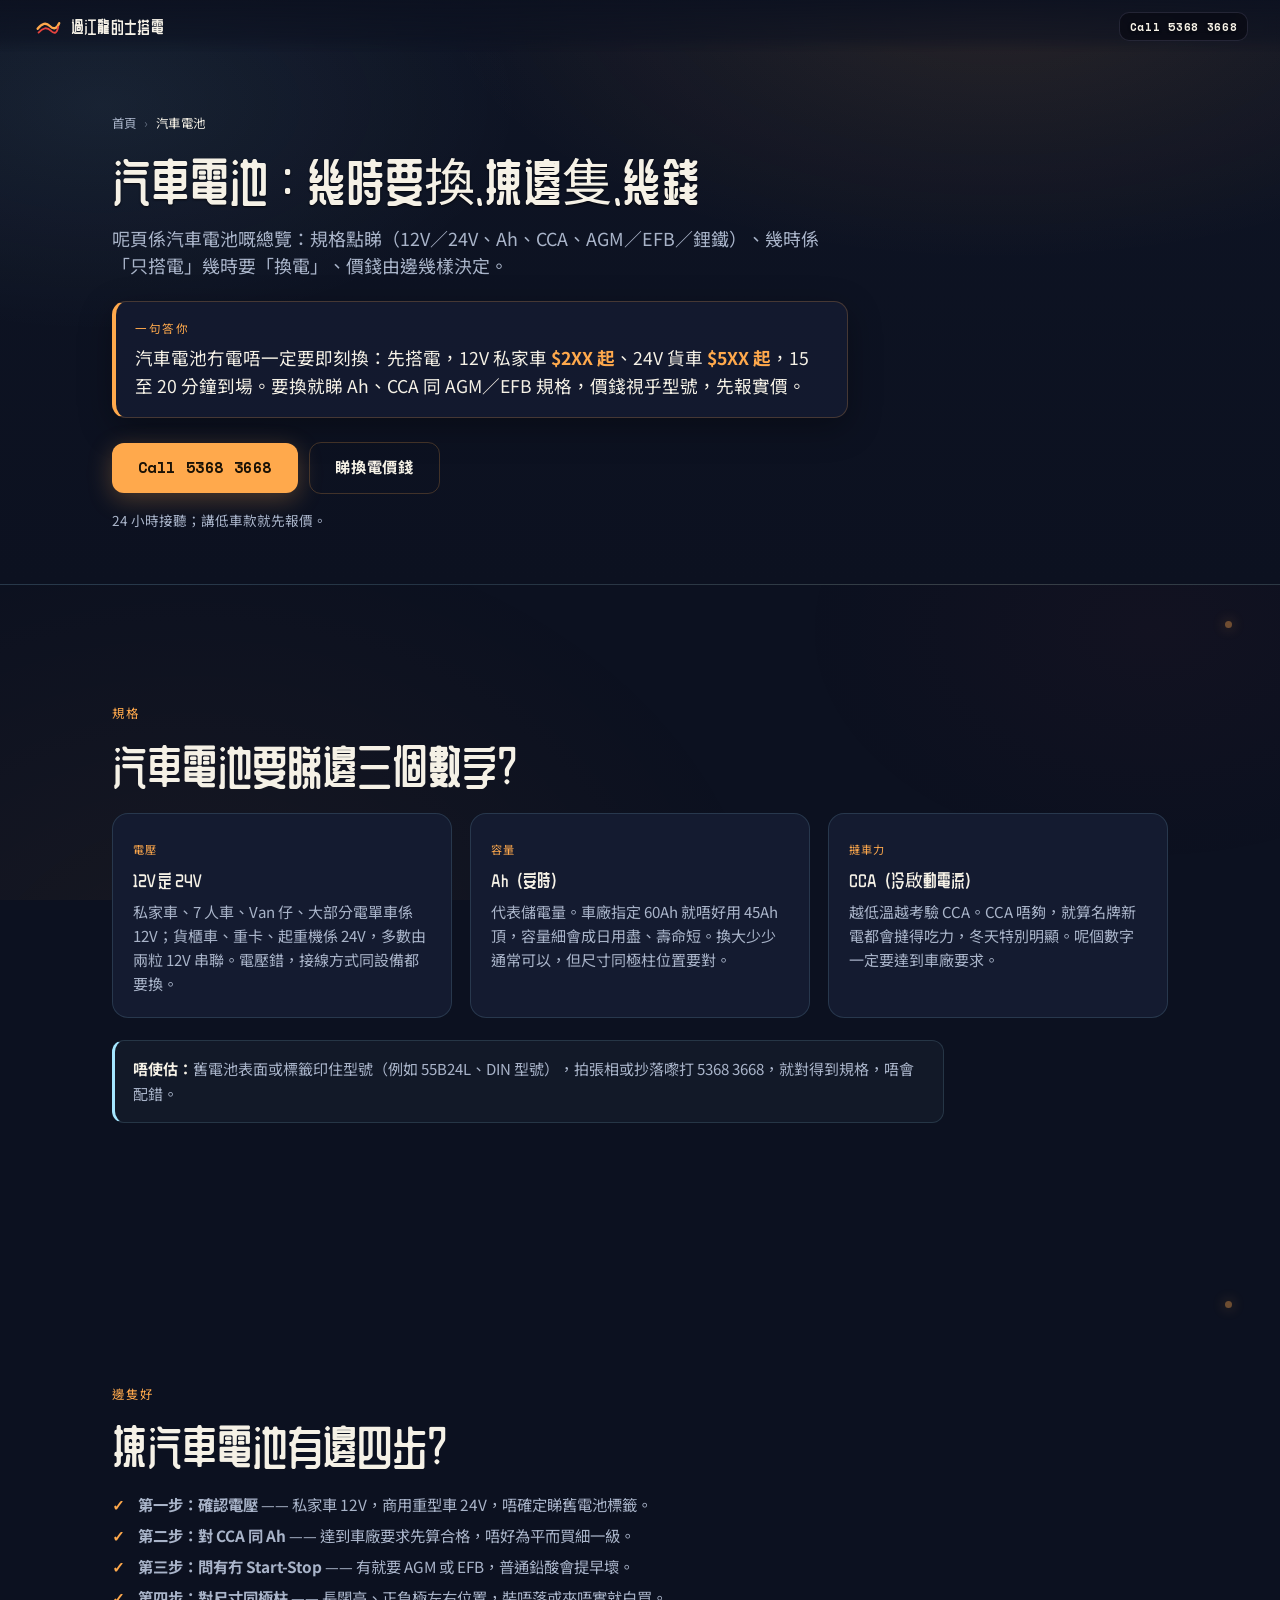
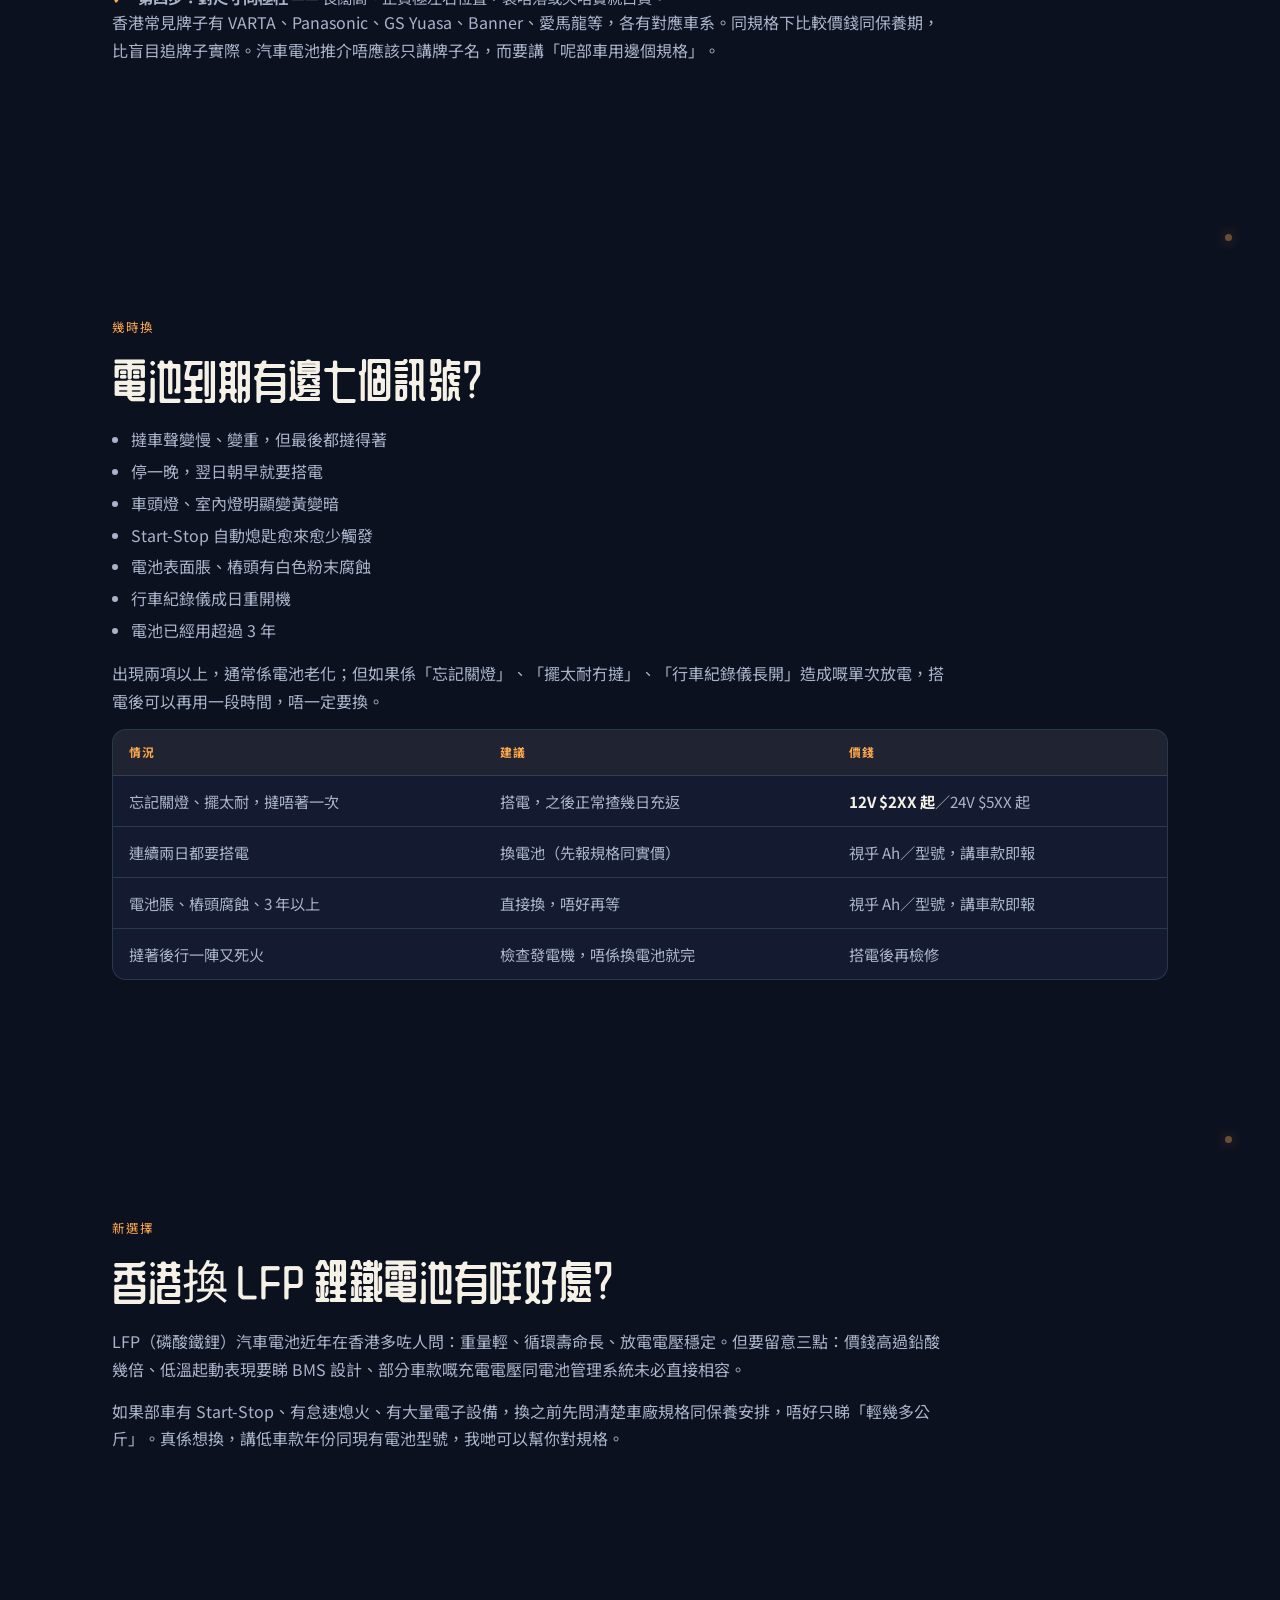
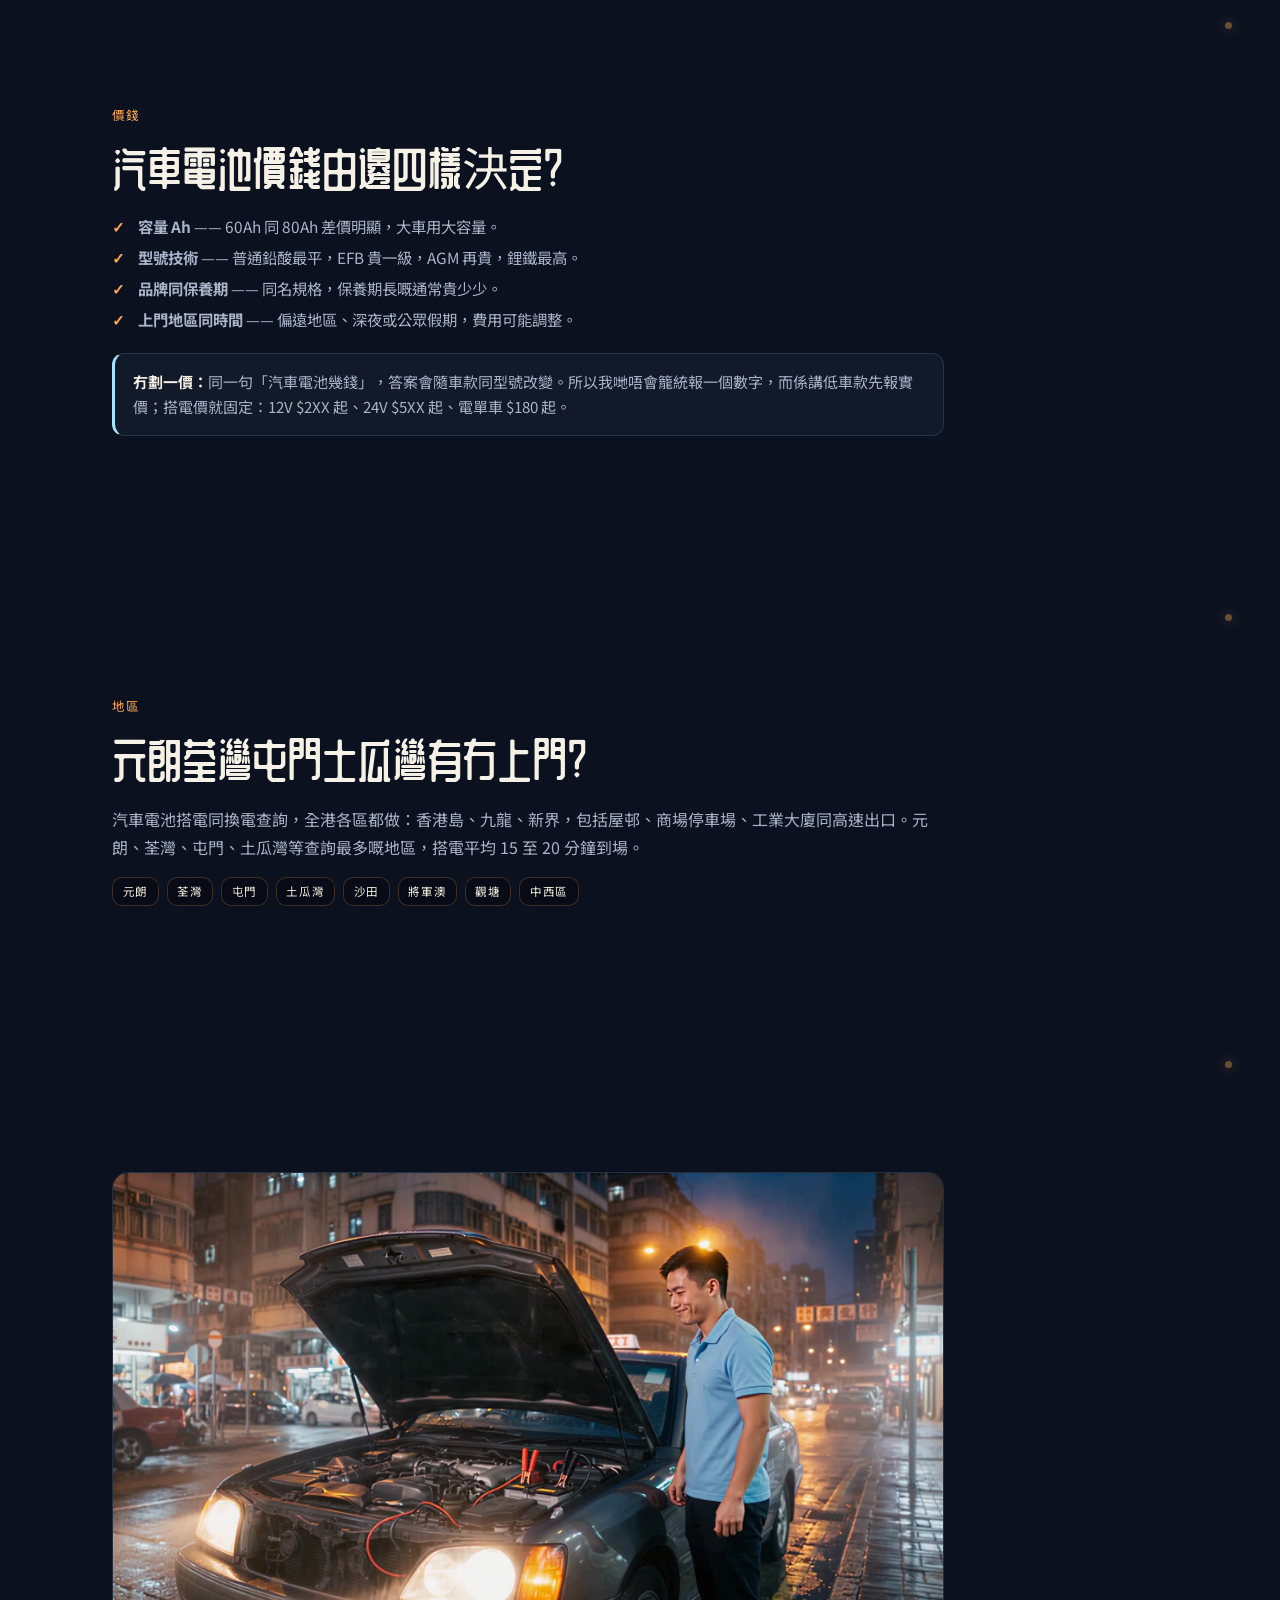
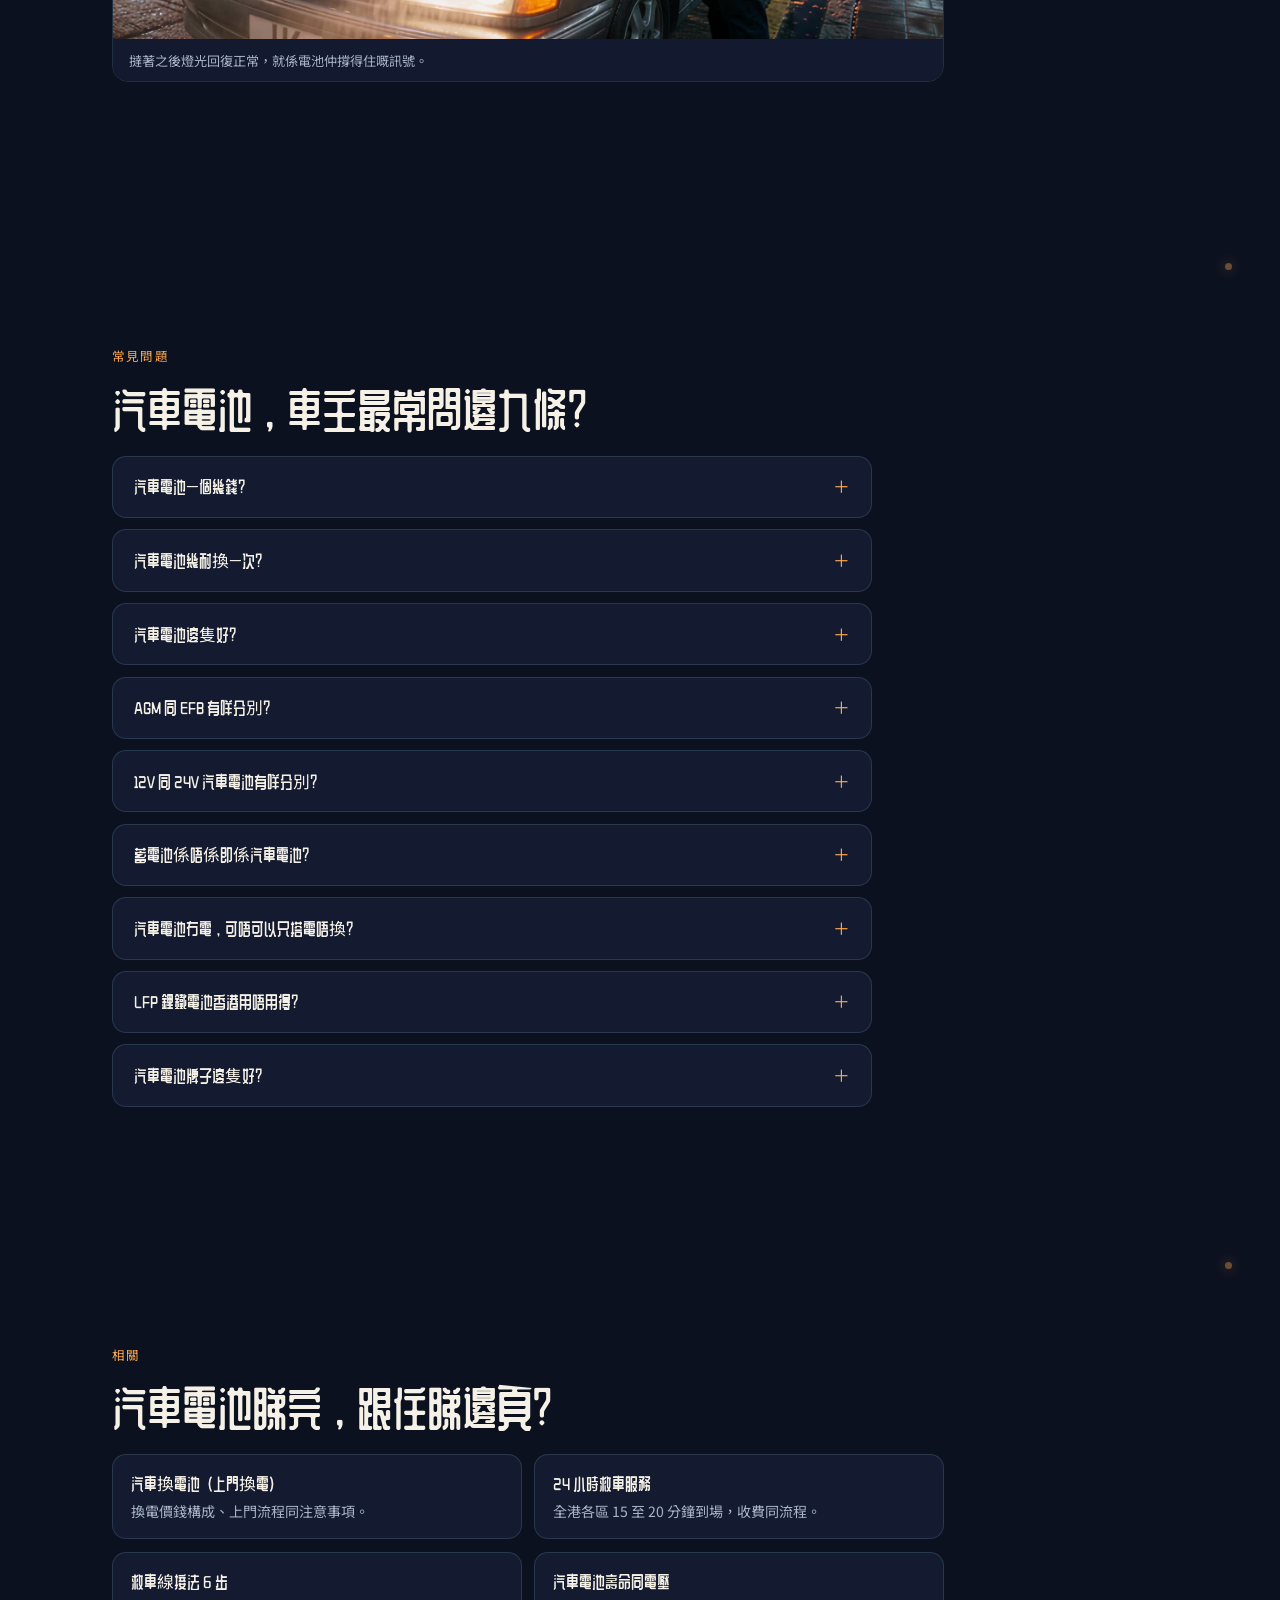
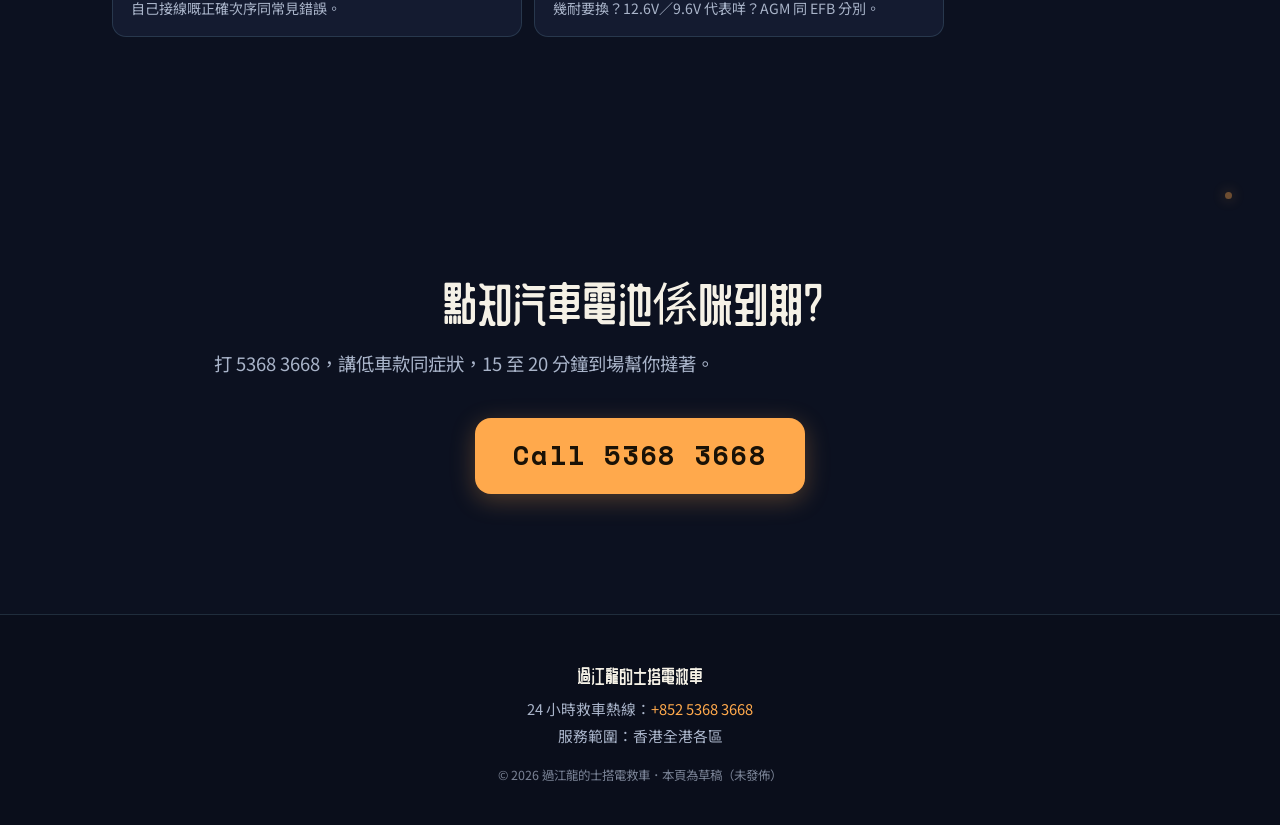
==== commit 11bdca7f: "preview: 6b3c027 — + /towing-fee/ (7-col price table with per-row dates), 13-page index" ====
--- a/battery/index.html
+++ b/battery/index.html
@@ -5,6 +5,7 @@
 <meta charset="UTF-8">
 <meta name="viewport" content="width=device-width, initial-scale=1.0">
 <meta name="robots" content="noindex,nofollow">
+<!-- preview-build: gjl-preview-20261128-6b3c027 -->
 <title>汽車電池邊隻好？壽命、規格同幾時要換</title>
 <meta name="description" content="汽車電池幾時要換、揀邊隻：睇 12V／24V、Ah、CCA，Start-Stop 車要 AGM／EFB。冇電可先搭電 12V $2XX 起、24V $5XX 起，15 至 20 分鐘到場，全港各區。">
 <link rel="canonical" href="https://taxi-jumpstart.com/battery/">
@@ -22,7 +23,7 @@
 <link rel="stylesheet" href="../assets/fonts/pages-fonts.css" media="print" onload="this.media='all'">
 <noscript><link rel="stylesheet" href="../assets/fonts/pages-fonts.css"></noscript>
 <link rel="stylesheet" href="../assets/style.css?v=25">
-<link rel="stylesheet" href="../assets/pages.css?v=4">
+<link rel="stylesheet" href="../assets/pages.css?v=5">
 <script async src="https://www.googletagmanager.com/gtag/js?id=G-LXWR9DQGWZ"></script>
 <script>
   window.dataLayer = window.dataLayer || [];
--- a/assets/fonts/pages-fonts.css
+++ b/assets/fonts/pages-fonts.css
@@ -1,6 +1,6 @@
 /* 過江龍 — 內頁字型（draft 頁專用）
    首頁用嘅 fonts.css 係 443 字子集，只夠首頁用；新頁有 ~1000 個字，
-   所以獨立做一份 expanded 子集（1,197 字：12 頁全部文字 + ASCII + CJK 標點 + 全形）。
+   所以獨立做一份 expanded 子集（1,236 字：13 頁全部文字 + ASCII + CJK 標點 + 全形）。
    只喺新頁載入，index.html 完全唔受影響。
 
    重新產生（改咗新頁文案之後要再做一次）：
@@ -8,9 +8,9 @@
        --output-file=pages-zcool-400.woff2 --layout-features='kern,liga' --desubroutinize
    chars-pages.txt ＝ 5 頁 HTML 去標籤後嘅全部字元 + ASCII + U+3000–303F + U+FF01–FF5E
 */
-@font-face{font-family:'ZCOOL QingKe HuangYou';src:url('pages-zcool-400.woff2?v=4') format('woff2');font-weight:400;font-style:normal;font-display:swap}
-@font-face{font-family:'Noto Sans TC';src:url('pages-noto-400.woff2?v=4') format('woff2');font-weight:400;font-style:normal;font-display:swap}
-@font-face{font-family:'Noto Sans TC';src:url('pages-noto-400.woff2?v=4') format('woff2');font-weight:500;font-style:normal;font-display:swap}
-@font-face{font-family:'Noto Sans TC';src:url('pages-noto-700.woff2?v=4') format('woff2');font-weight:700;font-style:normal;font-display:swap}
+@font-face{font-family:'ZCOOL QingKe HuangYou';src:url('pages-zcool-400.woff2?v=5') format('woff2');font-weight:400;font-style:normal;font-display:swap}
+@font-face{font-family:'Noto Sans TC';src:url('pages-noto-400.woff2?v=5') format('woff2');font-weight:400;font-style:normal;font-display:swap}
+@font-face{font-family:'Noto Sans TC';src:url('pages-noto-400.woff2?v=5') format('woff2');font-weight:500;font-style:normal;font-display:swap}
+@font-face{font-family:'Noto Sans TC';src:url('pages-noto-700.woff2?v=5') format('woff2');font-weight:700;font-style:normal;font-display:swap}
 @font-face{font-family:'Space Mono';src:url('spacemono-400.woff2') format('woff2');font-weight:400;font-style:normal;font-display:swap}
 @font-face{font-family:'Space Mono';src:url('spacemono-700.woff2') format('woff2');font-weight:700;font-style:normal;font-display:swap}
--- a/assets/fonts/pages-fonts.css
+++ b/assets/fonts/pages-fonts.css
@@ -1,6 +1,6 @@
 /* 過江龍 — 內頁字型（draft 頁專用）
    首頁用嘅 fonts.css 係 443 字子集，只夠首頁用；新頁有 ~1000 個字，
-   所以獨立做一份 expanded 子集（1,197 字：12 頁全部文字 + ASCII + CJK 標點 + 全形）。
+   所以獨立做一份 expanded 子集（1,236 字：13 頁全部文字 + ASCII + CJK 標點 + 全形）。
    只喺新頁載入，index.html 完全唔受影響。
 
    重新產生（改咗新頁文案之後要再做一次）：
@@ -8,9 +8,9 @@
        --output-file=pages-zcool-400.woff2 --layout-features='kern,liga' --desubroutinize
    chars-pages.txt ＝ 5 頁 HTML 去標籤後嘅全部字元 + ASCII + U+3000–303F + U+FF01–FF5E
 */
-@font-face{font-family:'ZCOOL QingKe HuangYou';src:url('pages-zcool-400.woff2?v=4') format('woff2');font-weight:400;font-style:normal;font-display:swap}
-@font-face{font-family:'Noto Sans TC';src:url('pages-noto-400.woff2?v=4') format('woff2');font-weight:400;font-style:normal;font-display:swap}
-@font-face{font-family:'Noto Sans TC';src:url('pages-noto-400.woff2?v=4') format('woff2');font-weight:500;font-style:normal;font-display:swap}
-@font-face{font-family:'Noto Sans TC';src:url('pages-noto-700.woff2?v=4') format('woff2');font-weight:700;font-style:normal;font-display:swap}
+@font-face{font-family:'ZCOOL QingKe HuangYou';src:url('pages-zcool-400.woff2?v=5') format('woff2');font-weight:400;font-style:normal;font-display:swap}
+@font-face{font-family:'Noto Sans TC';src:url('pages-noto-400.woff2?v=5') format('woff2');font-weight:400;font-style:normal;font-display:swap}
+@font-face{font-family:'Noto Sans TC';src:url('pages-noto-400.woff2?v=5') format('woff2');font-weight:500;font-style:normal;font-display:swap}
+@font-face{font-family:'Noto Sans TC';src:url('pages-noto-700.woff2?v=5') format('woff2');font-weight:700;font-style:normal;font-display:swap}
 @font-face{font-family:'Space Mono';src:url('spacemono-400.woff2') format('woff2');font-weight:400;font-style:normal;font-display:swap}
 @font-face{font-family:'Space Mono';src:url('spacemono-700.woff2') format('woff2');font-weight:700;font-style:normal;font-display:swap}
--- a/assets/pages.css
+++ b/assets/pages.css
@@ -13,6 +13,7 @@
 
 /* 標題唔好出現單字孤行（H1「正極先行」被拆開嘅情況） */
 .p-h1{text-wrap:balance}
+.h2{text-wrap:balance}
 .nb{white-space:nowrap}
 .ans p{text-wrap:pretty}
 
@@ -126,7 +127,8 @@
   table.fee caption{display:block;text-align:left;padding:0 .2rem .7rem;color:var(--text-secondary);font-size:.95rem}
   table.fee thead{display:none}
   table.fee tr{display:block;background:var(--panel);border:1px solid var(--line);border-radius:14px;margin-bottom:.7rem;padding:.2rem 0;overflow:hidden}
-  table.fee td{display:grid;grid-template-columns:7rem 1fr;gap:.7rem;align-items:baseline;border:0;padding:.55rem .9rem;font-size:1.08rem}
+  table.fee td{display:grid;grid-template-columns:6.5rem minmax(0,1fr);gap:.6rem;align-items:baseline;border:0;padding:.55rem .9rem;font-size:1.08rem;min-width:0}
+  table.fee td,table.fee caption{overflow-wrap:anywhere}
   table.fee td::before{content:attr(data-label);color:var(--accent);font-family:var(--font-mono);font-size:.82rem;letter-spacing:.04em;line-height:1.5}
   table.fee td.nowrap{white-space:normal}
   table.fee tr td:not(:last-child){border-bottom:1px solid rgba(165,230,255,.08)}
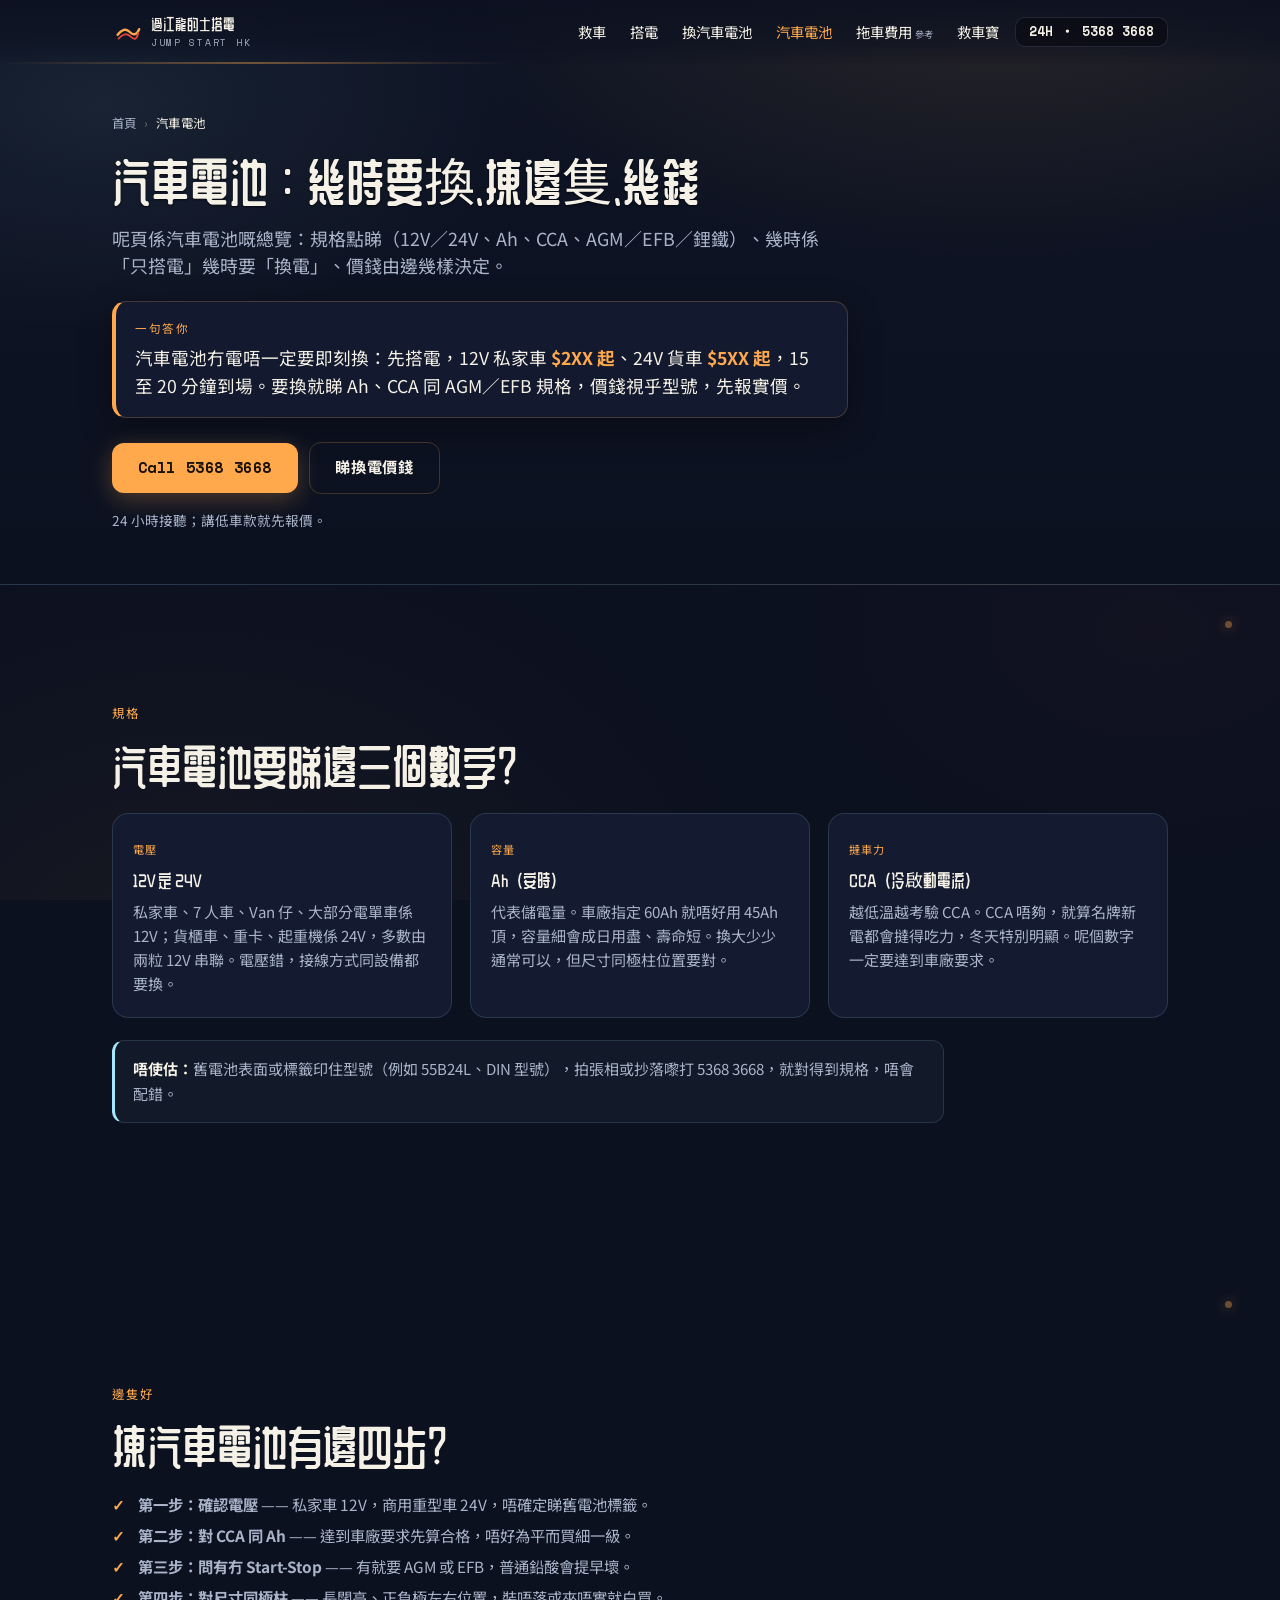
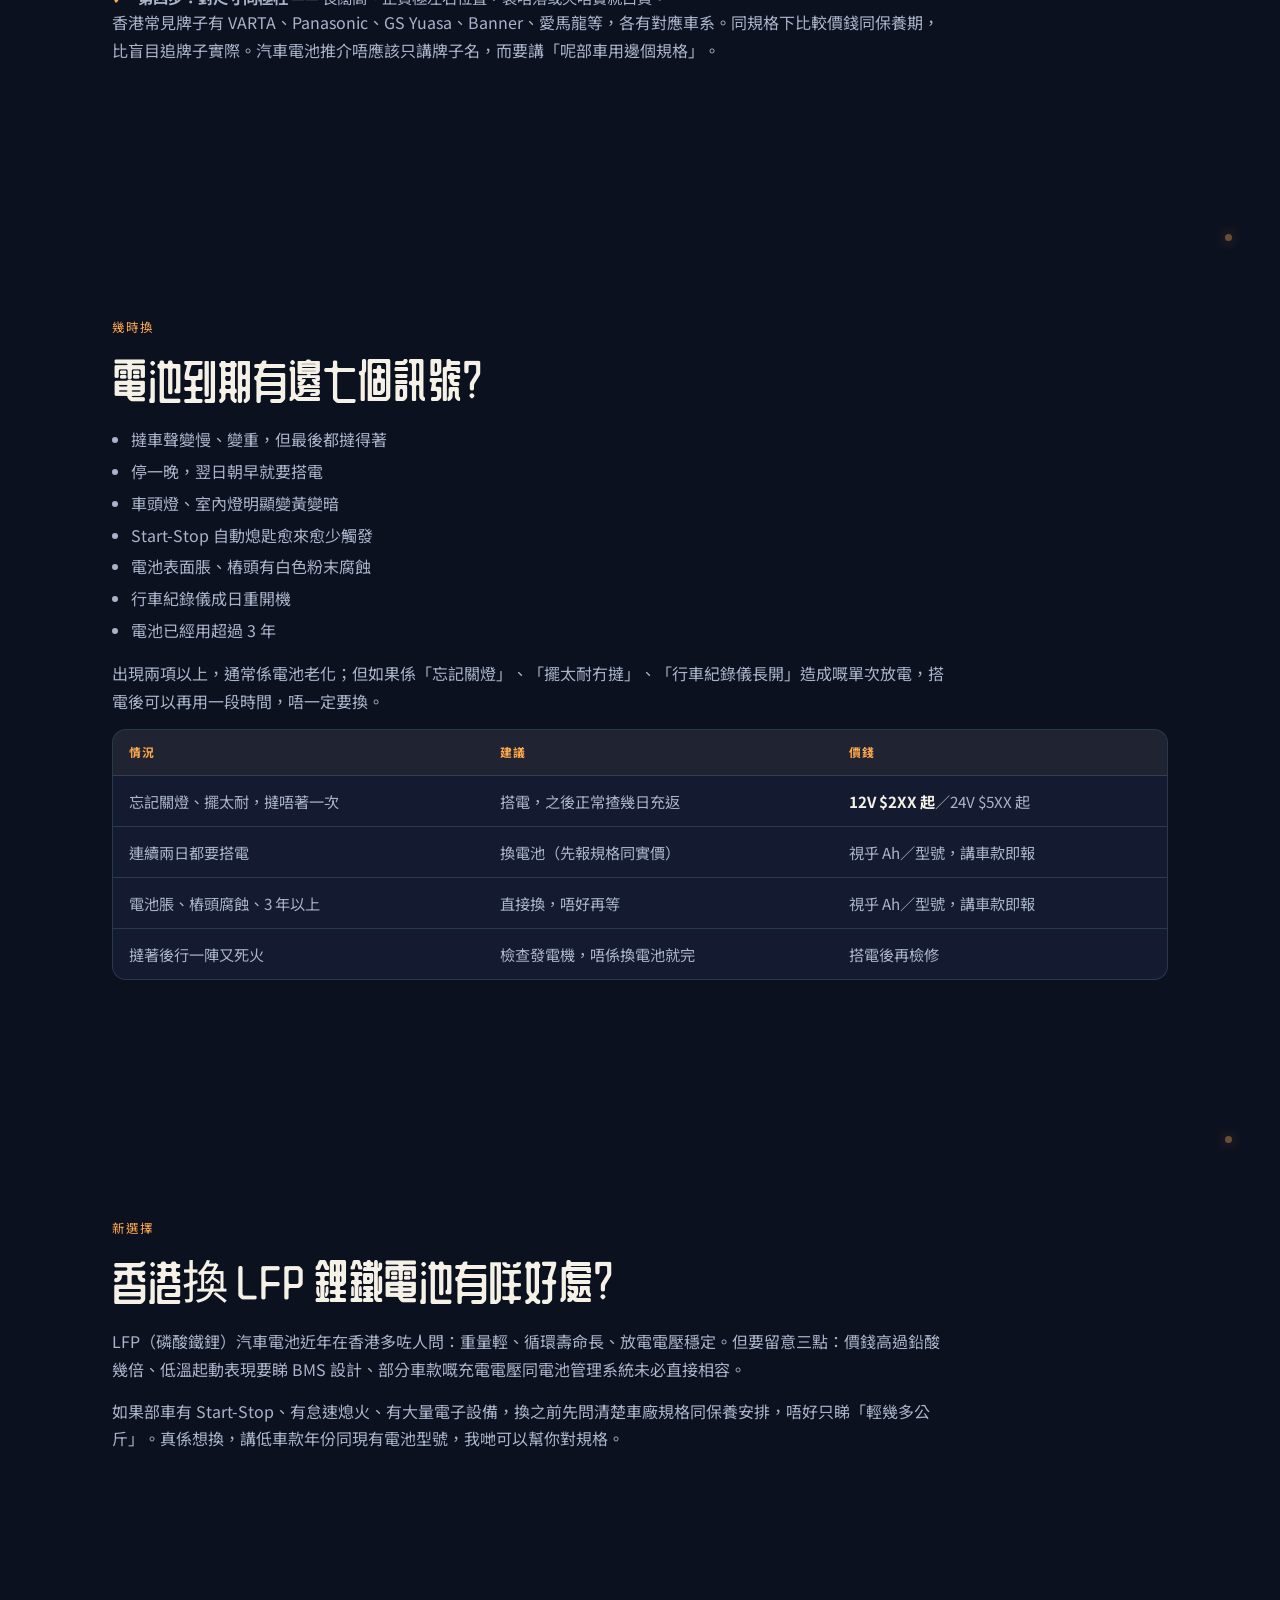
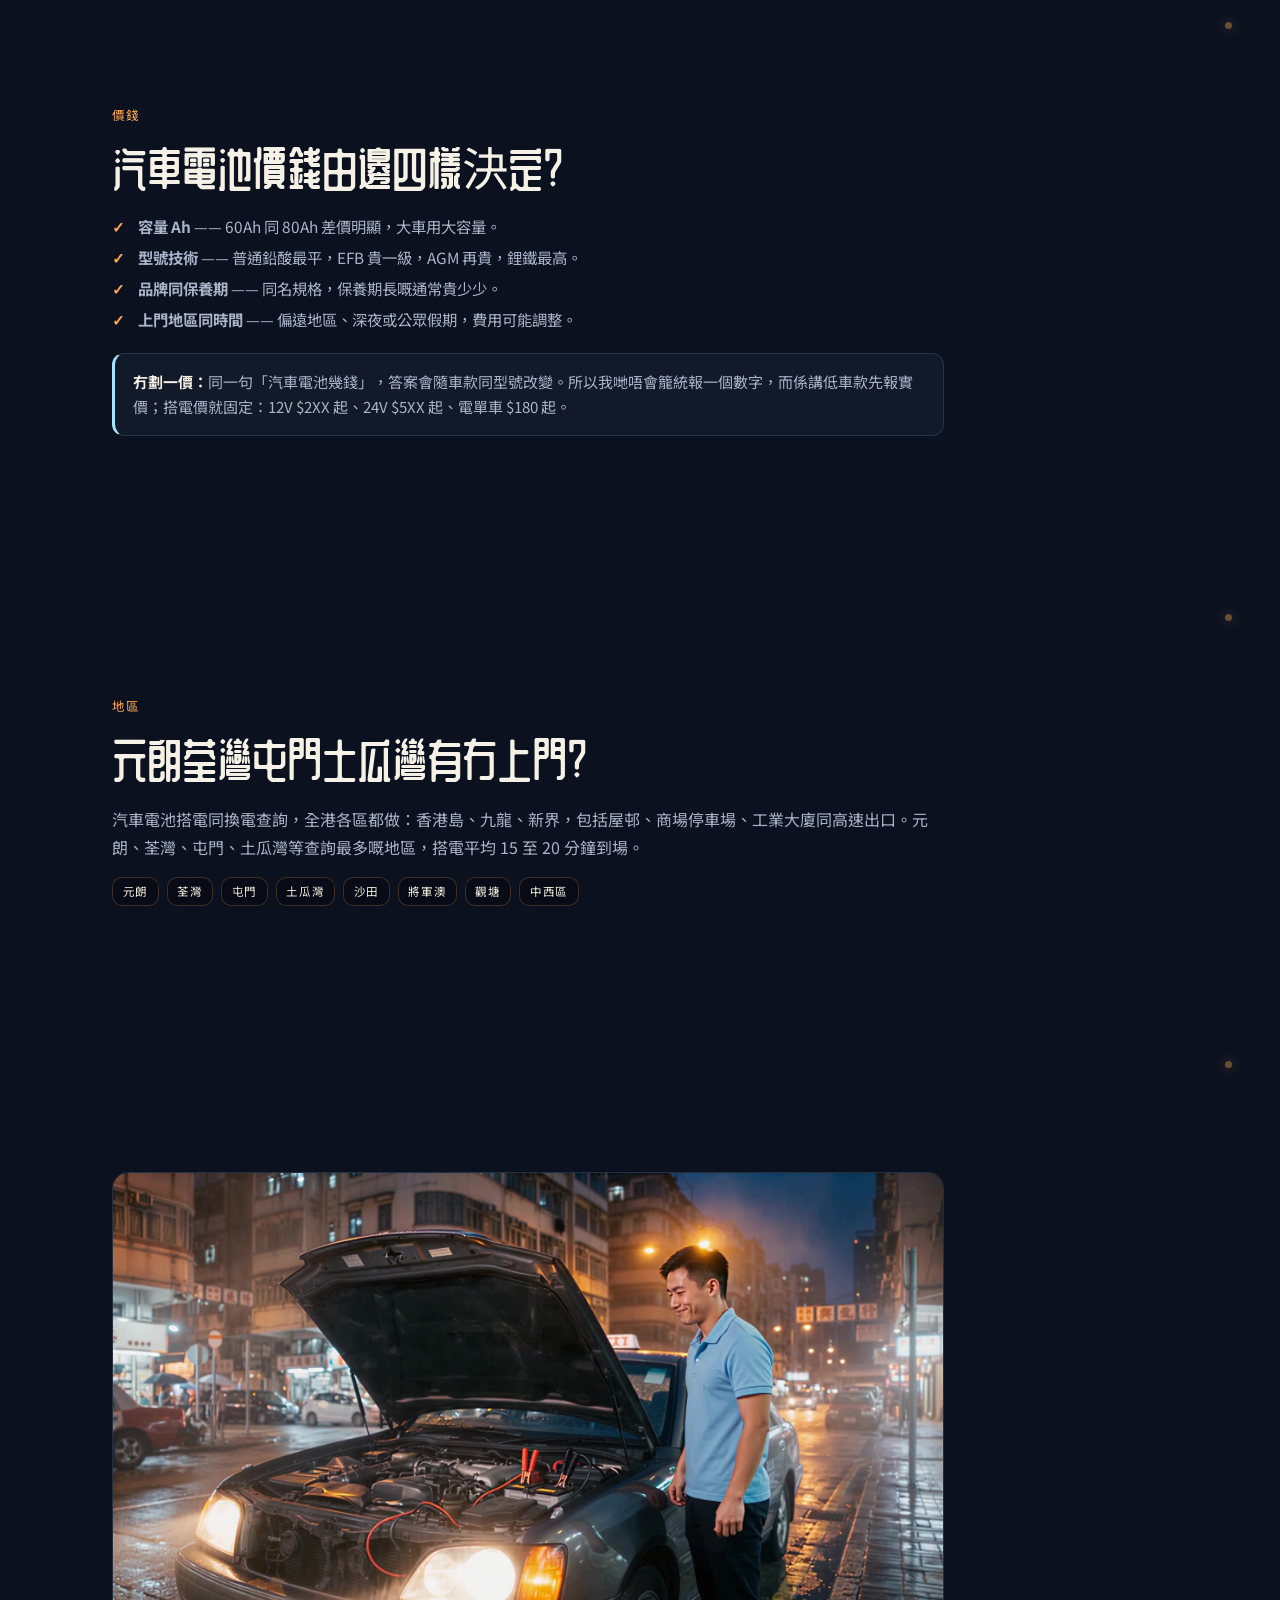
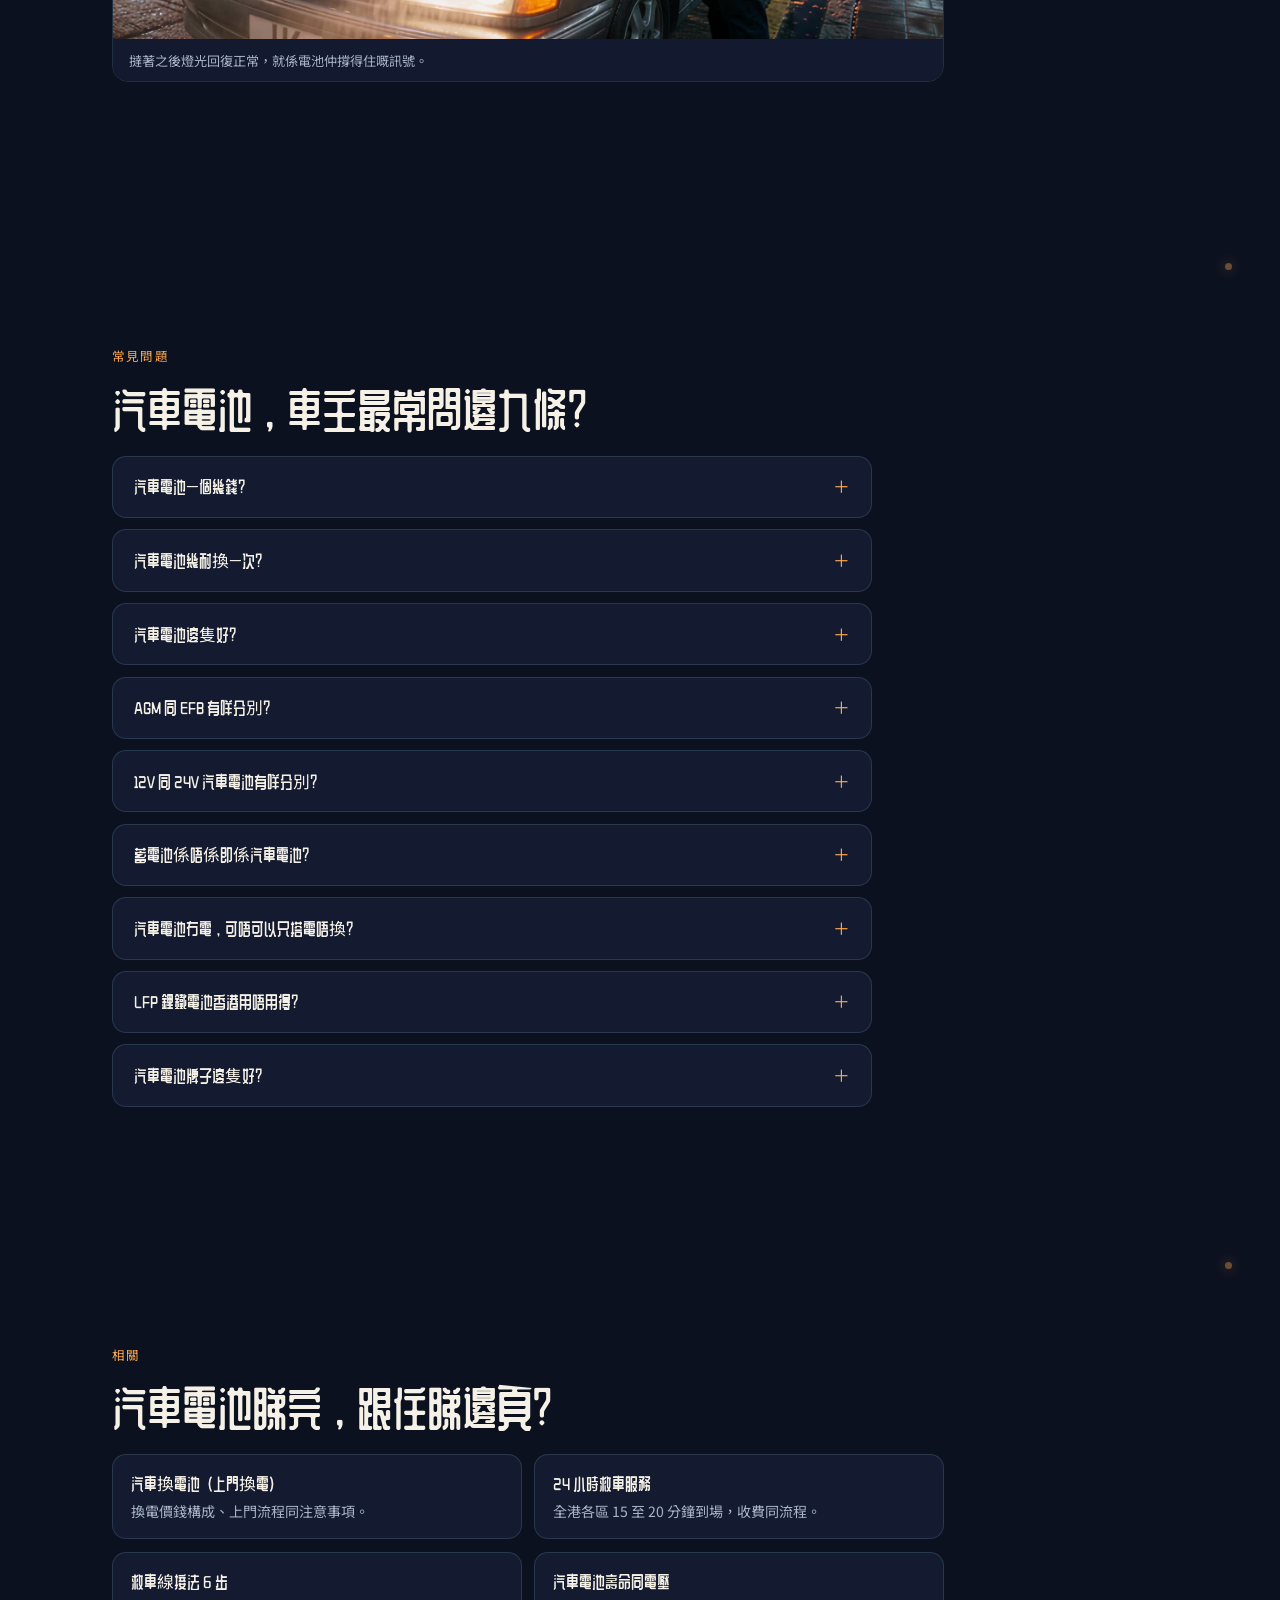
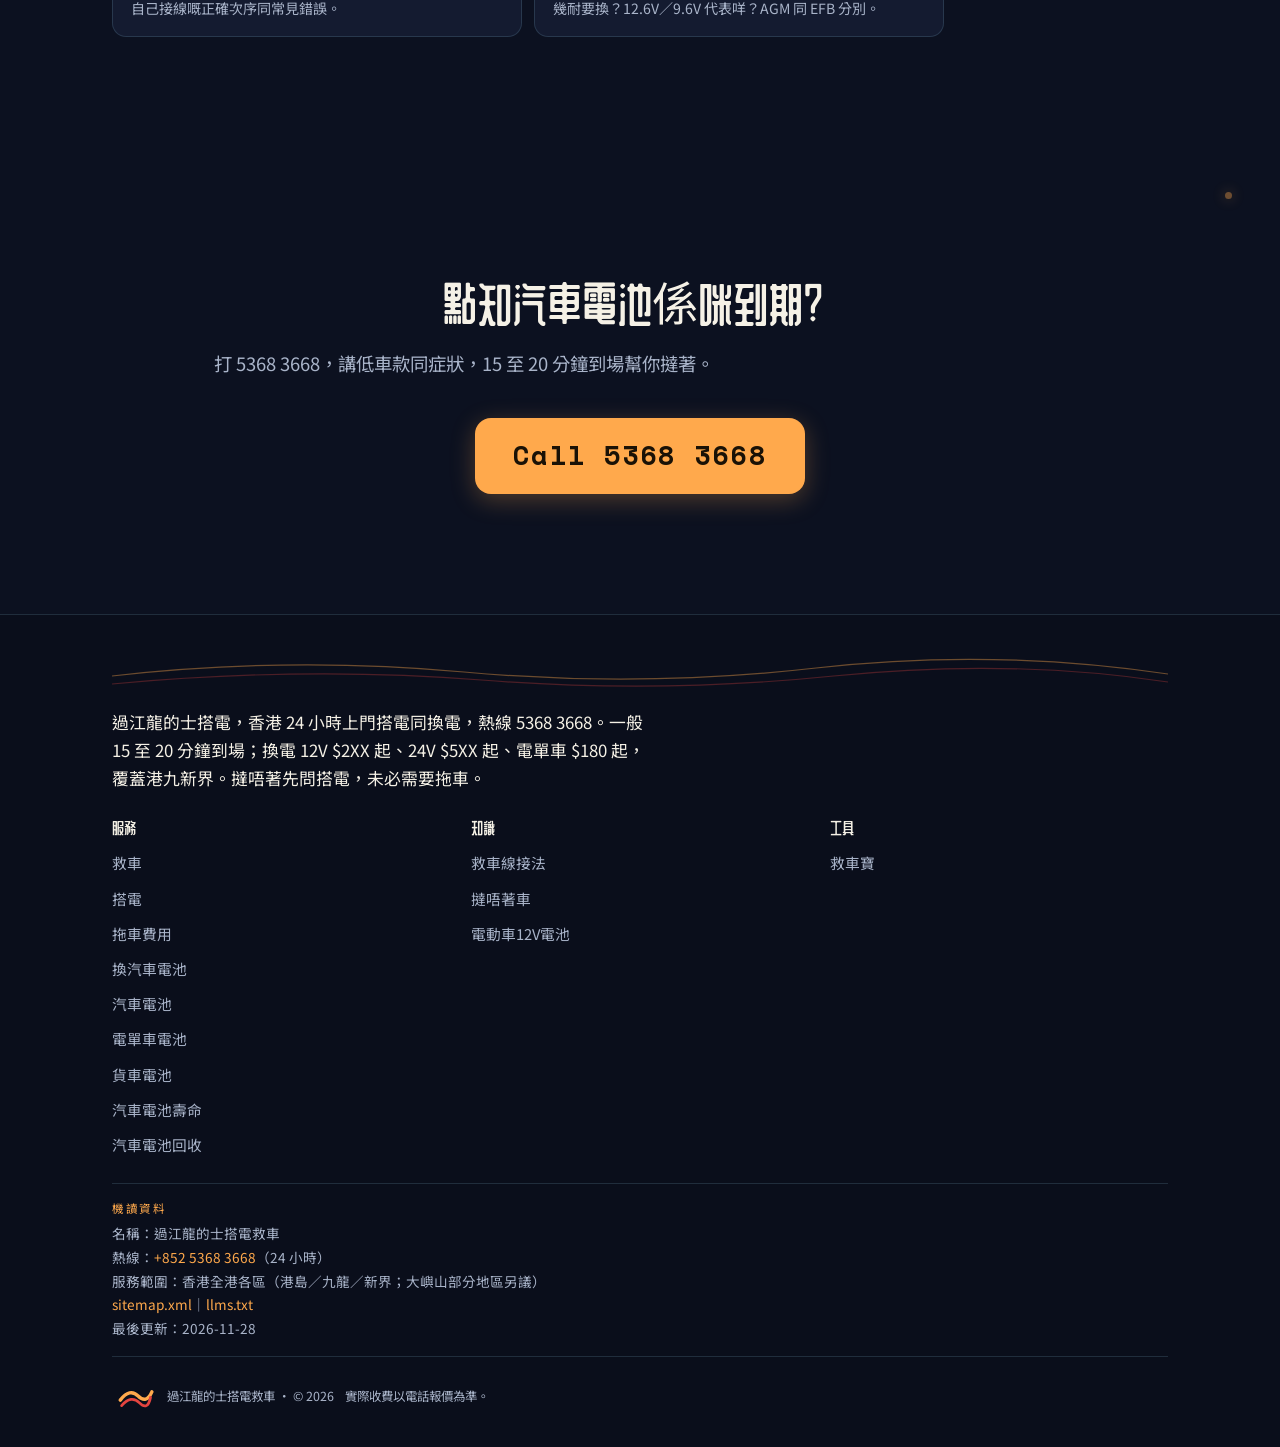
==== commit 67cc51d1: "preview: 15a3eeb — header 6-cluster nav + footer 13-link IA + schema + llms.txt (13 pages)" ====
--- a/battery/index.html
+++ b/battery/index.html
@@ -1,11 +1,11 @@
 <!DOCTYPE html>
 <html lang="zh-Hant">
+<!-- preview-build: gjl-20261128-15a3eeb -->
 <!-- status: draft — /battery/｜2026-11-26｜noindex 中，未發佈；見 docs/DRAFT-REGISTER.md -->
 <head>
 <meta charset="UTF-8">
 <meta name="viewport" content="width=device-width, initial-scale=1.0">
 <meta name="robots" content="noindex,nofollow">
-<!-- preview-build: gjl-preview-20261128-6b3c027 -->
 <title>汽車電池邊隻好？壽命、規格同幾時要換</title>
 <meta name="description" content="汽車電池幾時要換、揀邊隻：睇 12V／24V、Ah、CCA，Start-Stop 車要 AGM／EFB。冇電可先搭電 12V $2XX 起、24V $5XX 起，15 至 20 分鐘到場，全港各區。">
 <link rel="canonical" href="https://taxi-jumpstart.com/battery/">
@@ -22,7 +22,7 @@
 <link rel="preload" href="../assets/fonts/pages-zcool-400.woff2" as="font" type="font/woff2" crossorigin>
 <link rel="stylesheet" href="../assets/fonts/pages-fonts.css" media="print" onload="this.media='all'">
 <noscript><link rel="stylesheet" href="../assets/fonts/pages-fonts.css"></noscript>
-<link rel="stylesheet" href="../assets/style.css?v=25">
+<link rel="stylesheet" href="../assets/style.css?v=27">
 <link rel="stylesheet" href="../assets/pages.css?v=5">
 <script async src="https://www.googletagmanager.com/gtag/js?id=G-LXWR9DQGWZ"></script>
 <script>
@@ -73,17 +73,67 @@
   ]
 }
 </script>
+<script type="application/ld+json">
+{
+  "@context": "https://schema.org",
+  "@type": "BreadcrumbList",
+  "@id": "https://taxi-jumpstart.com/battery/#breadcrumb",
+  "itemListElement": [
+    {
+      "@type": "ListItem",
+      "position": 1,
+      "name": "首頁",
+      "item": "https://taxi-jumpstart.com/"
+    },
+    {
+      "@type": "ListItem",
+      "position": 2,
+      "name": "汽車電池",
+      "item": "https://taxi-jumpstart.com/battery/"
+    }
+  ]
+}
+</script>
 </head>
 <body>
 <a class="skip" href="#main">跳至主要內容</a>
 
-<nav class="nav" aria-label="主導覽">
-  <a class="nav-brand" href="../index.html" aria-label="過江龍的士搭電 首頁">
-    <svg class="brand-mark" viewBox="0 0 64 64" aria-hidden="true"><path d="M12 38 Q26 20 38 32 T58 26" stroke="#FFA94C" stroke-width="5" fill="none" stroke-linecap="round"/><path d="M14 46 Q28 30 40 42 T56 34" stroke="#E5443F" stroke-width="4" fill="none" stroke-linecap="round"/></svg>
-    <span class="brand-name">過江龍的士搭電</span>
-  </a>
-  <a class="nav-call chip" href="tel:+85253683668">Call 5368 3668</a>
-</nav>
+<header class="site-head" id="siteHead">
+  <div class="site-rail" aria-hidden="true"></div>
+  <div class="wrap site-head-inner">
+    <a class="site-brand" href="../index.html" aria-label="過江龍的士搭電 首頁">
+      <svg class="brand-mark" viewBox="0 0 64 64" aria-hidden="true"><path d="M12 38 Q26 20 38 32 T58 26" stroke="#FFA94C" stroke-width="5" fill="none" stroke-linecap="round"/><path d="M14 46 Q28 30 40 42 T56 34" stroke="#E5443F" stroke-width="4" fill="none" stroke-linecap="round"/></svg>
+      <span class="site-brand-text">
+        <span class="site-brand-name">過江龍的士搭電</span>
+        <span class="site-brand-mono">JUMP START HK</span>
+      </span>
+    </a>
+    <nav class="site-nav" aria-label="主導覽">
+      <a href="../services/24-hour-rescue/">救車</a>
+      <a href="../services/battery-jump/">搭電</a>
+      <a href="../battery/replace/">換汽車電池</a>
+      <a href="../battery/" aria-current="page">汽車電池</a>
+      <a href="../towing-fee/">拖車費用<i class="nav-ref">參考</i></a>
+      <a href="../tools/jump-starter/">救車寶</a>
+    </nav>
+    <a class="site-call" href="tel:+85253683668" aria-label="24 小時熱線 5368 3668">
+      <span class="site-call-txt">24H · 5368 3668</span>
+      <span class="site-call-ic" aria-hidden="true">☎</span>
+    </a>
+    <details class="nav-menu">
+      <summary aria-label="開啟導覽選單"><svg class="nav-burger" viewBox="0 0 24 24" aria-hidden="true" focusable="false"><path d="M4 7h16M4 12h16M4 17h16" stroke="currentColor" stroke-width="2" stroke-linecap="round"/></svg></summary>
+      <div class="nav-menu-panel" role="navigation" aria-label="導覽選單">
+        <a href="../services/24-hour-rescue/">救車</a>
+        <a href="../services/battery-jump/">搭電</a>
+        <a href="../battery/replace/">換汽車電池</a>
+        <a href="../battery/" aria-current="page">汽車電池</a>
+        <a href="../towing-fee/">拖車費用<i class="nav-ref">參考</i></a>
+        <a href="../tools/jump-starter/">救車寶</a>
+        <a class="nav-menu-call" href="tel:+85253683668">24 小時熱線 · 5368 3668</a>
+      </div>
+    </details>
+  </div>
+</header>
 
 <main id="main" tabindex="-1">
 
@@ -284,12 +334,60 @@
 
 </main>
 
-<footer class="footer">
+<footer class="footer site-foot">
   <div class="wrap">
-    <p class="foot-name">過江龍的士搭電救車</p>
-    <p class="foot-line">24 小時救車熱線：<a href="tel:+85253683668">+852 5368 3668</a></p>
-    <p class="foot-line">服務範圍：香港全港各區</p>
-    <p class="foot-note">© 2026 過江龍的士搭電救車．本頁為草稿（未發佈）</p>
+    <div class="foot-cable" aria-hidden="true">
+      <svg viewBox="0 0 1200 40" preserveAspectRatio="none" focusable="false">
+        <path d="M0 26 Q200 6 400 22 T800 18 T1200 24" />
+        <path d="M0 34 Q220 16 420 30 T820 26 T1200 32" />
+      </svg>
+    </div>
+    <p class="foot-answer">過江龍的士搭電，香港 24 小時上門搭電同換電，熱線 5368 3668。一般 15 至 20 分鐘到場；換電 12V $2XX 起、24V $5XX 起、電單車 $180 起，覆蓋港九新界。撻唔著先問搭電，未必需要拖車。</p>
+    <div class="foot-groups">
+      <div class="foot-group">
+        <h3>服務</h3>
+        <ul>
+          <li><a href="../services/24-hour-rescue/">救車</a></li>
+          <li><a href="../services/battery-jump/">搭電</a></li>
+          <li><a href="../towing-fee/">拖車費用</a></li>
+          <li><a href="../battery/replace/">換汽車電池</a></li>
+          <li><a href="../battery/">汽車電池</a></li>
+          <li><a href="../services/motorcycle-battery/">電單車電池</a></li>
+          <li><a href="../services/truck-battery/">貨車電池</a></li>
+          <li><a href="../battery/lifespan/">汽車電池壽命</a></li>
+          <li><a href="../battery/recycle/">汽車電池回收</a></li>
+        </ul>
+      </div>
+      <div class="foot-group">
+        <h3>知識</h3>
+        <ul>
+          <li><a href="../guides/jump-lead-steps/">救車線接法</a></li>
+          <li><a href="../guides/wont-start/">撻唔著車</a></li>
+          <li><a href="../guides/ev-12v-battery/">電動車12V電池</a></li>
+        </ul>
+      </div>
+      <div class="foot-group">
+        <h3>工具</h3>
+        <ul>
+          <li><a href="../tools/jump-starter/">救車寶</a></li>
+        </ul>
+      </div>
+    </div>
+    <div class="foot-machine" aria-labelledby="foot-machine-h">
+      <h3 id="foot-machine-h">機讀資料</h3>
+      <ul>
+        <li>名稱：過江龍的士搭電救車</li>
+        <li>熱線：<a href="tel:+85253683668">+852 5368 3668</a>（24 小時）</li>
+        <li>服務範圍：香港全港各區（港島／九龍／新界；大嶼山部分地區另議）</li>
+        <li><a href="https://taxi-jumpstart.com/sitemap.xml">sitemap.xml</a>｜<a href="https://taxi-jumpstart.com/llms.txt">llms.txt</a></li>
+        <li>最後更新：2026-11-28</li>
+      </ul>
+    </div>
+    <div class="foot-end">
+      <svg class="brand-mark" viewBox="0 0 64 64" aria-hidden="true"><path d="M12 38 Q26 20 38 32 T58 26" stroke="#FFA94C" stroke-width="5" fill="none" stroke-linecap="round"/><path d="M14 46 Q28 30 40 42 T56 34" stroke="#E5443F" stroke-width="4" fill="none" stroke-linecap="round"/></svg>
+      <p class="foot-end-name">過江龍的士搭電救車 · © 2026</p>
+      <p class="foot-end-note">實際收費以電話報價為準。</p>
+    </div>
   </div>
 </footer>
 
--- a/assets/fonts/pages-fonts.css
+++ b/assets/fonts/pages-fonts.css
@@ -8,9 +8,9 @@
        --output-file=pages-zcool-400.woff2 --layout-features='kern,liga' --desubroutinize
    chars-pages.txt ＝ 5 頁 HTML 去標籤後嘅全部字元 + ASCII + U+3000–303F + U+FF01–FF5E
 */
-@font-face{font-family:'ZCOOL QingKe HuangYou';src:url('pages-zcool-400.woff2?v=5') format('woff2');font-weight:400;font-style:normal;font-display:swap}
-@font-face{font-family:'Noto Sans TC';src:url('pages-noto-400.woff2?v=5') format('woff2');font-weight:400;font-style:normal;font-display:swap}
-@font-face{font-family:'Noto Sans TC';src:url('pages-noto-400.woff2?v=5') format('woff2');font-weight:500;font-style:normal;font-display:swap}
-@font-face{font-family:'Noto Sans TC';src:url('pages-noto-700.woff2?v=5') format('woff2');font-weight:700;font-style:normal;font-display:swap}
+@font-face{font-family:'ZCOOL QingKe HuangYou';src:url('pages-zcool-400.woff2?v=6') format('woff2');font-weight:400;font-style:normal;font-display:swap}
+@font-face{font-family:'Noto Sans TC';src:url('pages-noto-400.woff2?v=6') format('woff2');font-weight:400;font-style:normal;font-display:swap}
+@font-face{font-family:'Noto Sans TC';src:url('pages-noto-400.woff2?v=6') format('woff2');font-weight:500;font-style:normal;font-display:swap}
+@font-face{font-family:'Noto Sans TC';src:url('pages-noto-700.woff2?v=6') format('woff2');font-weight:700;font-style:normal;font-display:swap}
 @font-face{font-family:'Space Mono';src:url('spacemono-400.woff2') format('woff2');font-weight:400;font-style:normal;font-display:swap}
 @font-face{font-family:'Space Mono';src:url('spacemono-700.woff2') format('woff2');font-weight:700;font-style:normal;font-display:swap}
--- a/assets/fonts/pages-fonts.css
+++ b/assets/fonts/pages-fonts.css
@@ -8,9 +8,9 @@
        --output-file=pages-zcool-400.woff2 --layout-features='kern,liga' --desubroutinize
    chars-pages.txt ＝ 5 頁 HTML 去標籤後嘅全部字元 + ASCII + U+3000–303F + U+FF01–FF5E
 */
-@font-face{font-family:'ZCOOL QingKe HuangYou';src:url('pages-zcool-400.woff2?v=5') format('woff2');font-weight:400;font-style:normal;font-display:swap}
-@font-face{font-family:'Noto Sans TC';src:url('pages-noto-400.woff2?v=5') format('woff2');font-weight:400;font-style:normal;font-display:swap}
-@font-face{font-family:'Noto Sans TC';src:url('pages-noto-400.woff2?v=5') format('woff2');font-weight:500;font-style:normal;font-display:swap}
-@font-face{font-family:'Noto Sans TC';src:url('pages-noto-700.woff2?v=5') format('woff2');font-weight:700;font-style:normal;font-display:swap}
+@font-face{font-family:'ZCOOL QingKe HuangYou';src:url('pages-zcool-400.woff2?v=6') format('woff2');font-weight:400;font-style:normal;font-display:swap}
+@font-face{font-family:'Noto Sans TC';src:url('pages-noto-400.woff2?v=6') format('woff2');font-weight:400;font-style:normal;font-display:swap}
+@font-face{font-family:'Noto Sans TC';src:url('pages-noto-400.woff2?v=6') format('woff2');font-weight:500;font-style:normal;font-display:swap}
+@font-face{font-family:'Noto Sans TC';src:url('pages-noto-700.woff2?v=6') format('woff2');font-weight:700;font-style:normal;font-display:swap}
 @font-face{font-family:'Space Mono';src:url('spacemono-400.woff2') format('woff2');font-weight:400;font-style:normal;font-display:swap}
 @font-face{font-family:'Space Mono';src:url('spacemono-700.woff2') format('woff2');font-weight:700;font-style:normal;font-display:swap}
--- a/assets/style.css
+++ b/assets/style.css
@@ -41,12 +41,7 @@
 .wrap{max-width:1120px;margin:0 auto;padding:0 clamp(1rem,4vw,2rem)}
 
 /* nav */
-.nav{position:fixed;top:0;left:0;right:0;z-index:50;display:flex;align-items:center;justify-content:space-between;
-  padding:.7rem clamp(1rem,4vw,2rem);background:linear-gradient(180deg,rgba(12,17,32,.9),rgba(12,17,32,.55) 70%,transparent);backdrop-filter:blur(8px)}
-.nav-brand{display:inline-flex;align-items:center;gap:.55rem;text-decoration:none;font-family:var(--font-display);font-size:1.05rem;letter-spacing:.02em}
 .brand-mark{width:30px;height:30px}
-.nav-call{text-decoration:none;font-family:var(--font-mono);font-weight:700;font-size:.85rem;padding:.5rem .8rem;transition:background .25s,color .25s}
-.nav-call:hover{background:rgba(255,169,76,.9);color:#0C1120}
 
 /* chips */
 .chip{background:rgba(8,8,15,.55);border:1px solid rgba(96,96,126,.3);border-radius:10px;backdrop-filter:blur(10px);text-shadow:0 1px 3px rgba(5,5,10,.85);padding:.3rem .6rem;font-family:var(--font-mono);font-size:.72rem;letter-spacing:.06em;white-space:nowrap}
@@ -285,11 +280,6 @@
 
 /* footer */
 .footer{position:relative;z-index:1;border-top:1px solid var(--line);padding:3rem 0 2.5rem;text-align:center;background:rgba(10,14,26,.6)}
-.foot-name{font-family:var(--font-display);font-size:1.15rem;margin-bottom:.5rem}
-.foot-line{color:var(--text-secondary);font-size:.92rem;margin-bottom:.25rem}
-.foot-line a{color:var(--accent);text-decoration:none}
-.foot-line a:hover{text-decoration:underline}
-.foot-note{color:var(--text-secondary);font-size:.78rem;margin-top:1.2rem;opacity:.7}
 
 /* ===== responsive ===== */
 @media (max-width:900px){
@@ -336,3 +326,49 @@
 .h1-bar{position:relative;z-index:2;padding:calc(3.2rem + env(safe-area-inset-top)) 1rem .55rem;text-align:center;background:linear-gradient(180deg,rgba(12,17,32,.97),rgba(12,17,32,.9))}
 .h1-bar h1{margin:0;font-family:var(--font-display);font-weight:400;font-size:clamp(1.05rem,4.2vw,1.45rem);line-height:1.25;letter-spacing:.01em;color:var(--text-primary);text-shadow:var(--tshadow)}
 @media (max-height:560px){.h1-bar{padding:calc(2.9rem + env(safe-area-inset-top)) 1rem .4rem}.h1-bar h1{font-size:1.05rem}}
+
+:root{--nav-h:64px}
+section[id]{scroll-margin-top:calc(var(--nav-h) + 12px)}
+.band-1{top:calc(15% + var(--nav-h))}
+.site-head{position:fixed;top:0;left:0;right:0;z-index:60;height:var(--nav-h);background:linear-gradient(180deg,#0C1120EB,#0C11208C 70%,transparent);backdrop-filter:blur(8px)}
+.site-rail{position:absolute;left:0;right:0;bottom:0;height:2px;opacity:.4;background:linear-gradient(90deg,transparent,var(--accent),transparent)}
+.site-head-inner{display:flex;align-items:center;gap:1rem;height:100%}
+.site-brand{display:inline-flex;align-items:center;gap:.55rem;text-decoration:none;flex:0 0 auto}
+.site-brand .brand-mark{width:30px;height:30px}
+.site-brand-name{display:block;font:400 .95rem/1.2 var(--font-display)}
+.site-brand-mono{display:block;font:400 .6rem/1.2 var(--font-mono);letter-spacing:.18em;color:var(--text-secondary);margin-top:.15rem}
+.site-nav{display:flex;align-items:center;gap:1.5rem;margin-left:auto}
+.site-nav a{font-size:.9rem;text-decoration:none;white-space:nowrap}
+.site-nav a:hover,.site-nav a[aria-current="page"],.nav-menu-panel a[aria-current="page"]{color:var(--accent)}
+.nav-ref{font:.58rem/1 var(--font-mono);font-style:normal;color:var(--text-secondary);margin-left:.2rem}
+.site-call{display:inline-flex;align-items:center;font:700 .8rem/1 var(--font-mono);padding:.5rem .8rem;border:1px solid rgba(96,96,126,.3);border-radius:10px;background:rgba(8,8,15,.55);text-decoration:none;white-space:nowrap;flex:0 0 auto}
+.site-call:hover{background:rgba(255,169,76,.9);color:#0C1120}
+.site-call-ic,.nav-menu{display:none}
+.nav-menu{margin-left:auto;flex:0 0 auto}
+.nav-menu summary{list-style:none;width:44px;height:44px;display:grid;place-items:center;cursor:pointer;border:1px solid rgba(96,96,126,.3);border-radius:10px;background:rgba(8,8,15,.55);font-size:1.05rem}
+.nav-menu-panel{position:fixed;left:0;right:0;top:var(--nav-h);max-height:calc(100dvh - var(--nav-h));overflow:auto;background:#0C1120EB;backdrop-filter:blur(14px);border-top:1px solid var(--line);padding:.4rem clamp(1rem,5vw,2rem) 0}
+.nav-menu-panel a{display:flex;align-items:center;min-height:48px;font-size:1.05rem;text-decoration:none;border-bottom:1px solid rgba(165,230,255,.08)}
+.nav-menu-call{justify-content:center;background:var(--accent);color:#1A1206!important;border-radius:12px 12px 0 0;font:700 1rem/1 var(--font-mono)}
+.site-foot{padding:2.2rem 0 1.8rem;text-align:left}
+.foot-cable{height:40px;margin-bottom:1.2rem}
+.foot-cable svg{width:100%;height:40px;display:block}
+.foot-cable path{fill:none;stroke-width:1.2;stroke:rgba(255,169,76,.4)}
+.foot-cable path+path{stroke:rgba(229,68,63,.3)}
+.foot-answer{max-width:60ch;font-size:1.05rem;line-height:1.65;margin-bottom:1.6rem}
+.foot-groups{display:grid;grid-template-columns:repeat(3,minmax(0,1fr));gap:1.3rem}
+.foot-group h3{font:400 1rem/1.3 var(--font-display);margin-bottom:.55rem}
+.foot-group ul,.foot-machine ul{list-style:none;display:grid;gap:.2rem}
+.foot-group a{display:inline-flex;align-items:center;min-height:32px;font-size:.92rem;color:var(--text-secondary);text-decoration:none}
+.foot-group a:hover{color:var(--accent)}
+.foot-machine{border-top:1px solid var(--line);margin-top:1.4rem;padding-top:1.1rem;font-size:.85rem;color:var(--text-secondary)}
+.foot-machine h3{font:400 .72rem/1.3 var(--font-mono);letter-spacing:.14em;text-transform:uppercase;color:var(--accent);margin-bottom:.4rem}
+.foot-machine a{color:var(--accent);text-decoration:none}
+.foot-end{display:flex;align-items:center;flex-wrap:wrap;gap:.5rem .7rem;border-top:1px solid var(--line);margin-top:1.1rem;padding-top:1.1rem;font-size:.78rem;color:var(--text-secondary)}
+.foot-end .brand-mark{width:44px;height:44px}
+@supports (animation-timeline:scroll()){
+.site-rail{transform:scaleX(.4);transform-origin:0 50%;animation:railOn linear both;animation-timeline:scroll(root);animation-range:0 320px}
+@keyframes railOn{from{opacity:.35;transform:scaleX(.4)}to{opacity:1;transform:scaleX(1)}}
+}
+@media (max-width:1199px){.foot-groups{grid-template-columns:repeat(2,minmax(0,1fr))}}
+@media (max-width:899px){:root{--nav-h:56px}.site-nav{display:none}.nav-menu{display:block}.site-call-txt{display:none}.site-call-ic{display:inline;font-size:1.05rem}.site-call{padding:.45rem .55rem}.site-brand .brand-mark{width:26px;height:26px}.foot-groups{grid-template-columns:minmax(0,1fr)}.foot-group a{min-height:44px;font-size:1rem}.foot-answer{font-size:1.1rem}}
+.nav-burger{width:22px;height:22px;display:block}
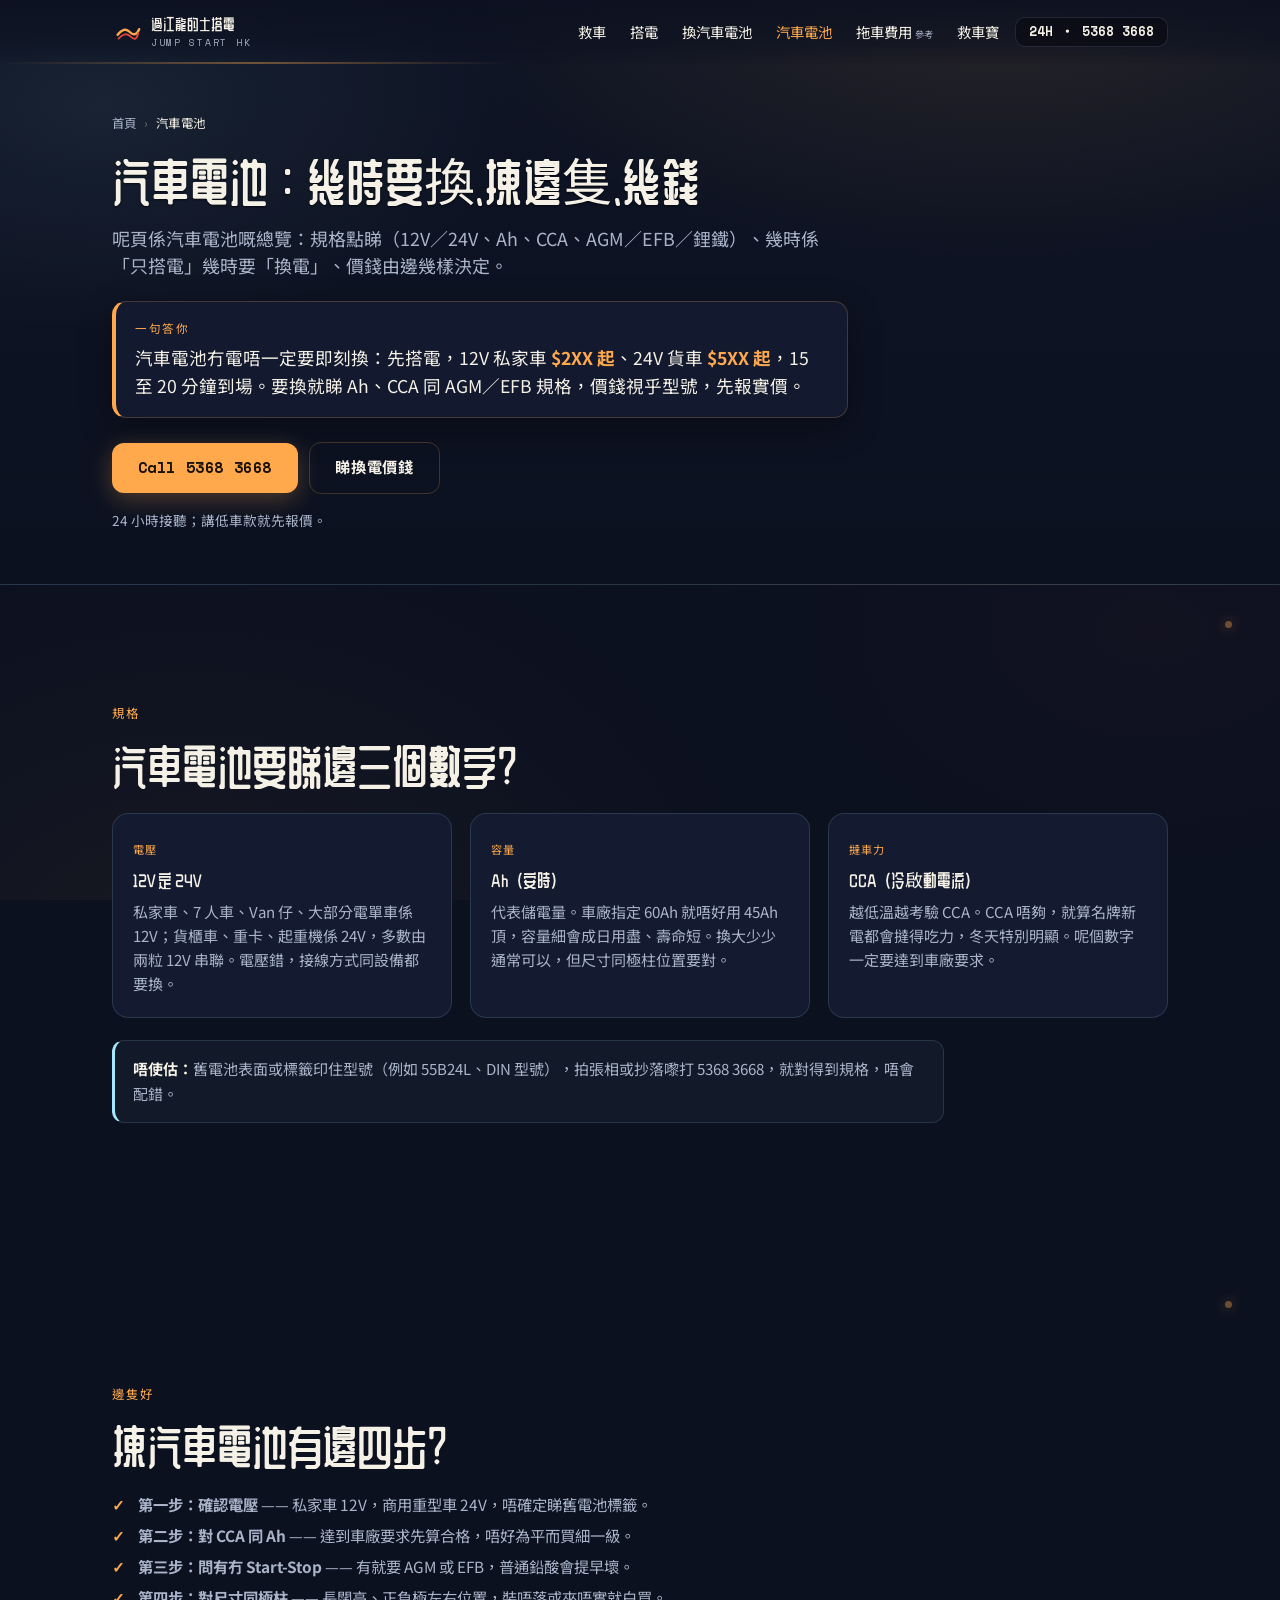
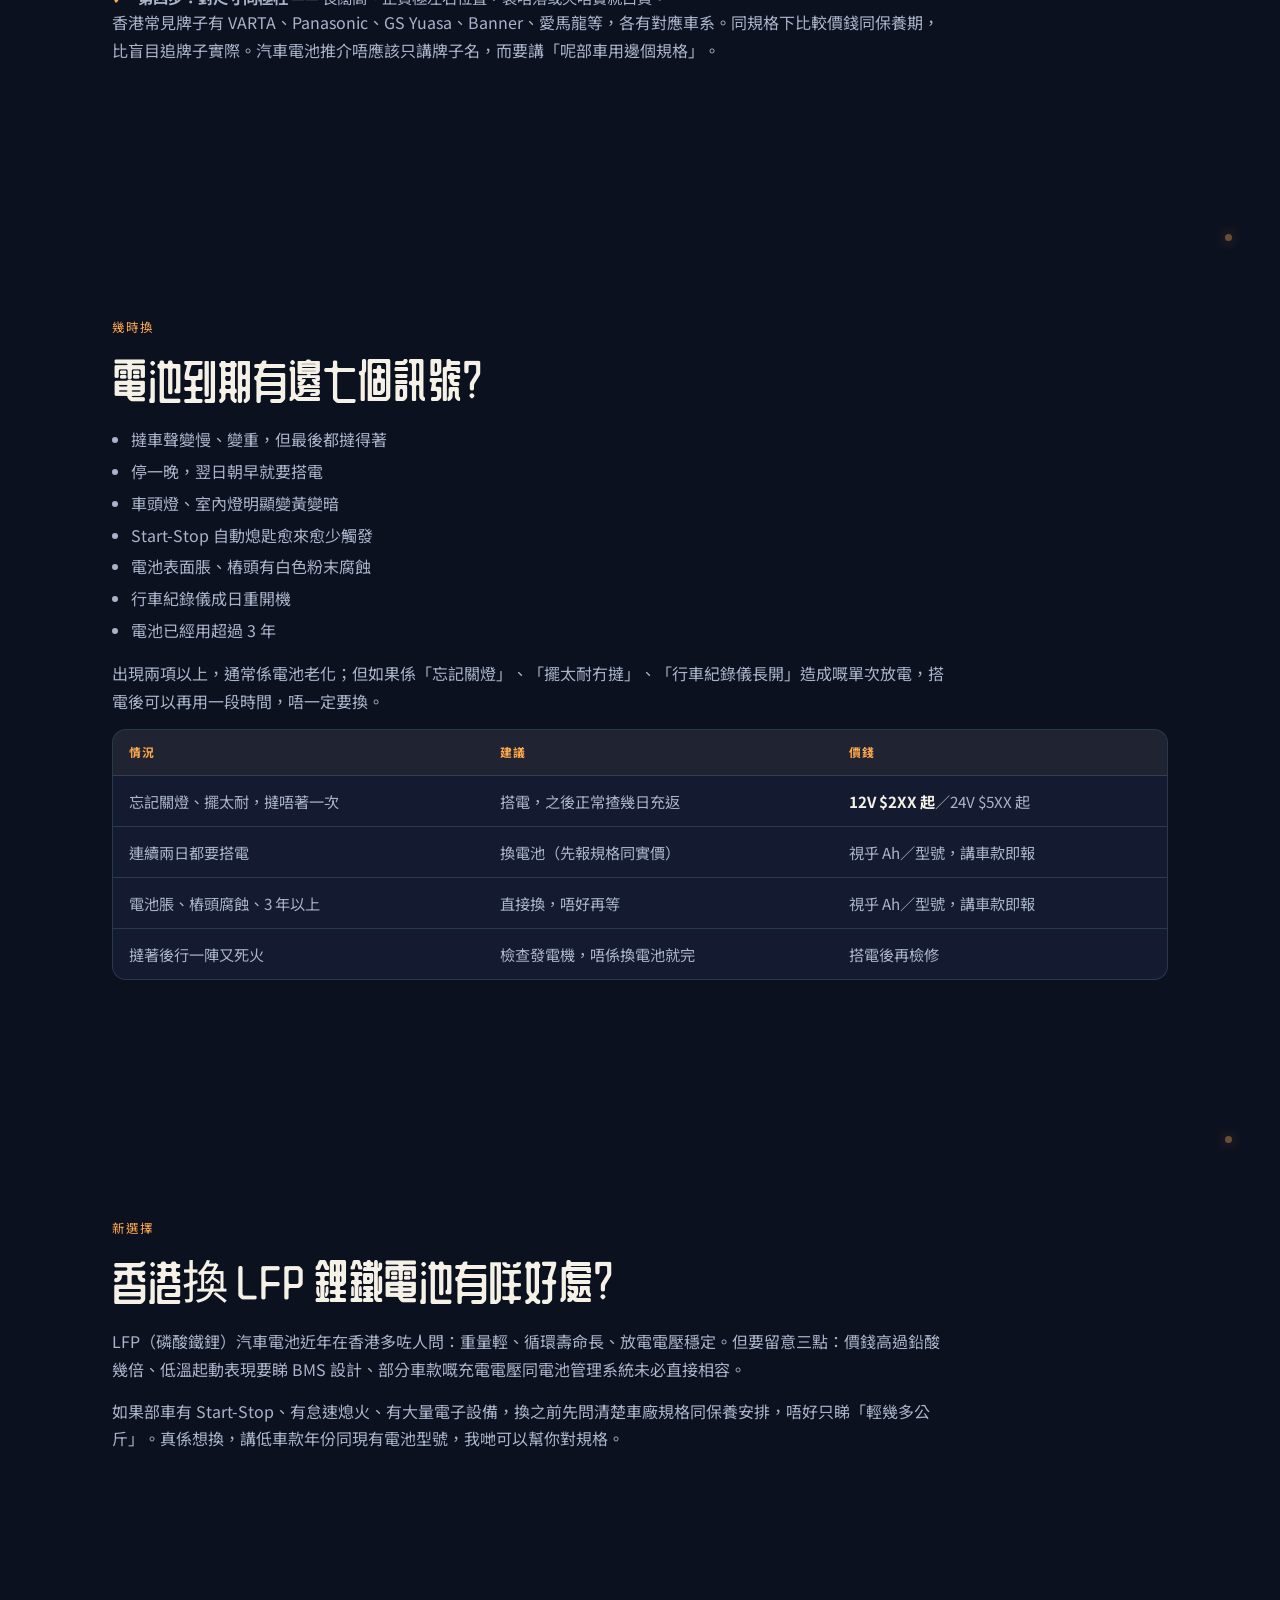
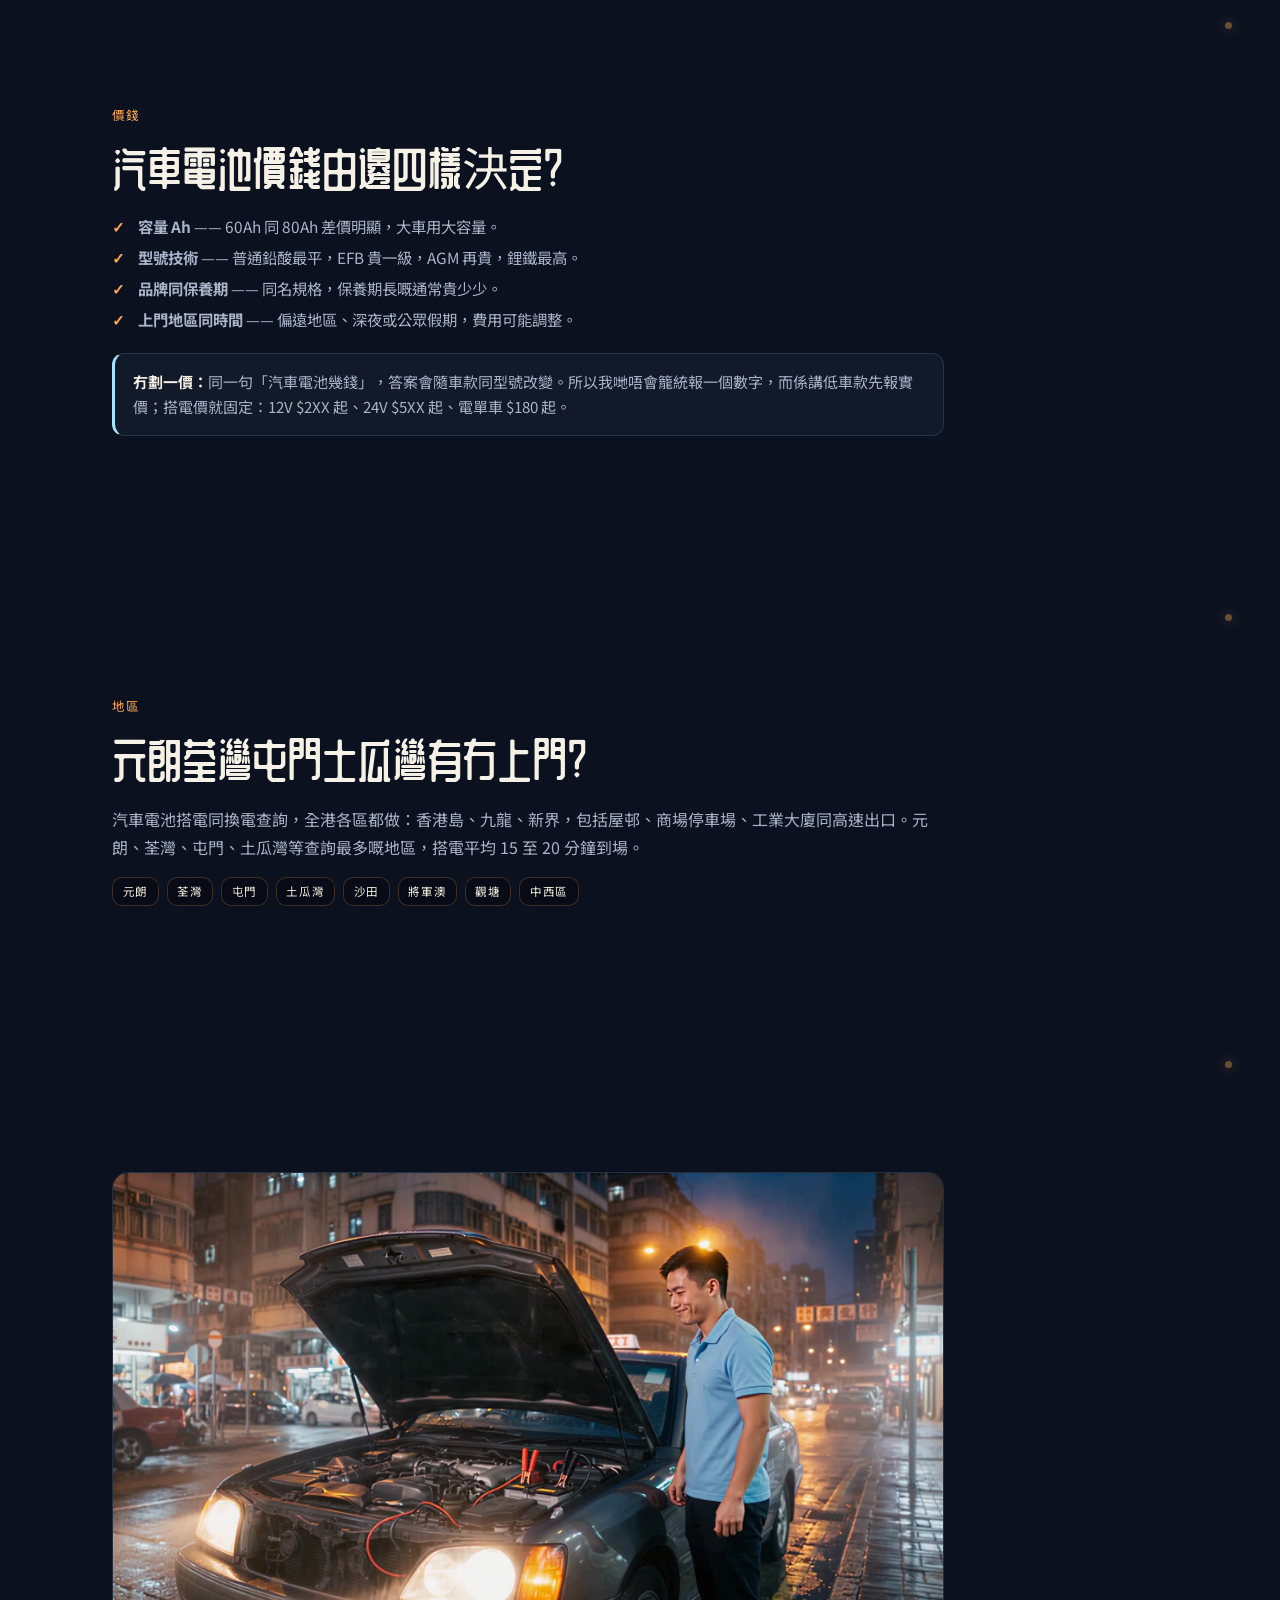
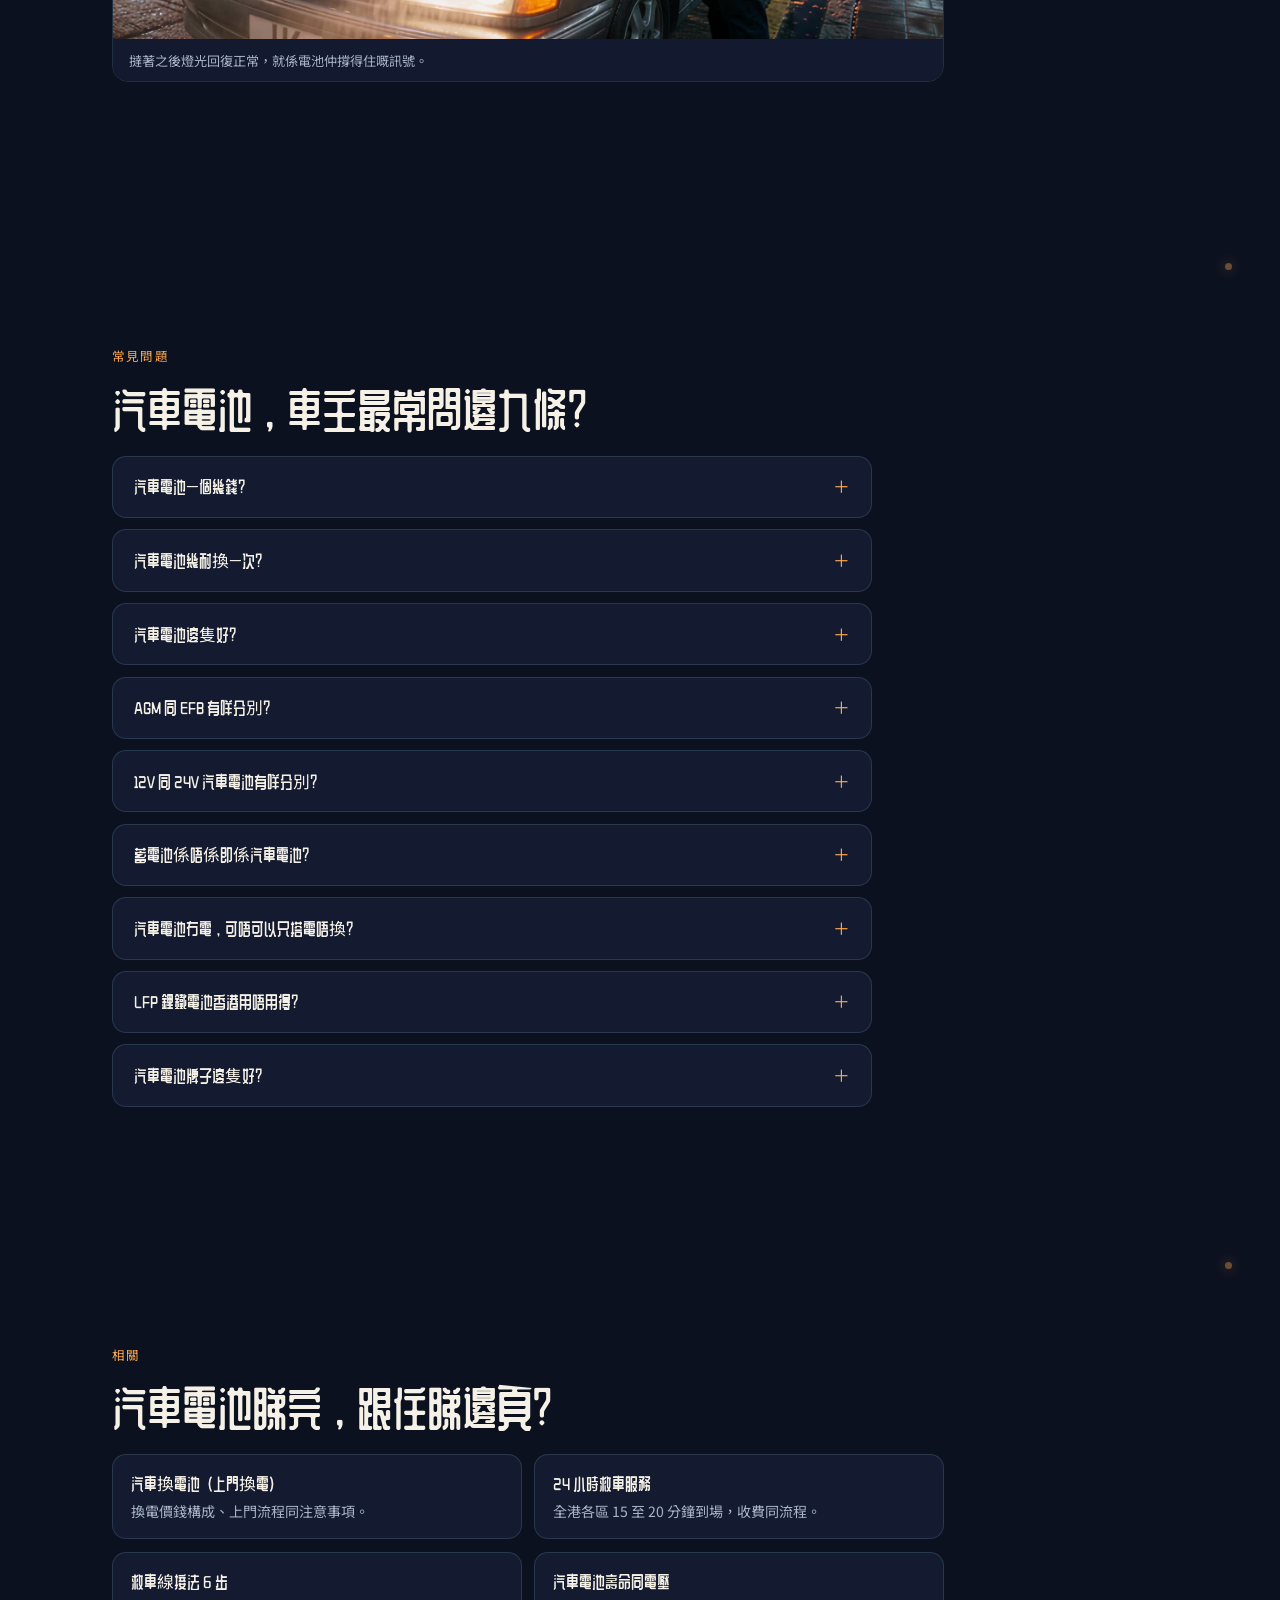
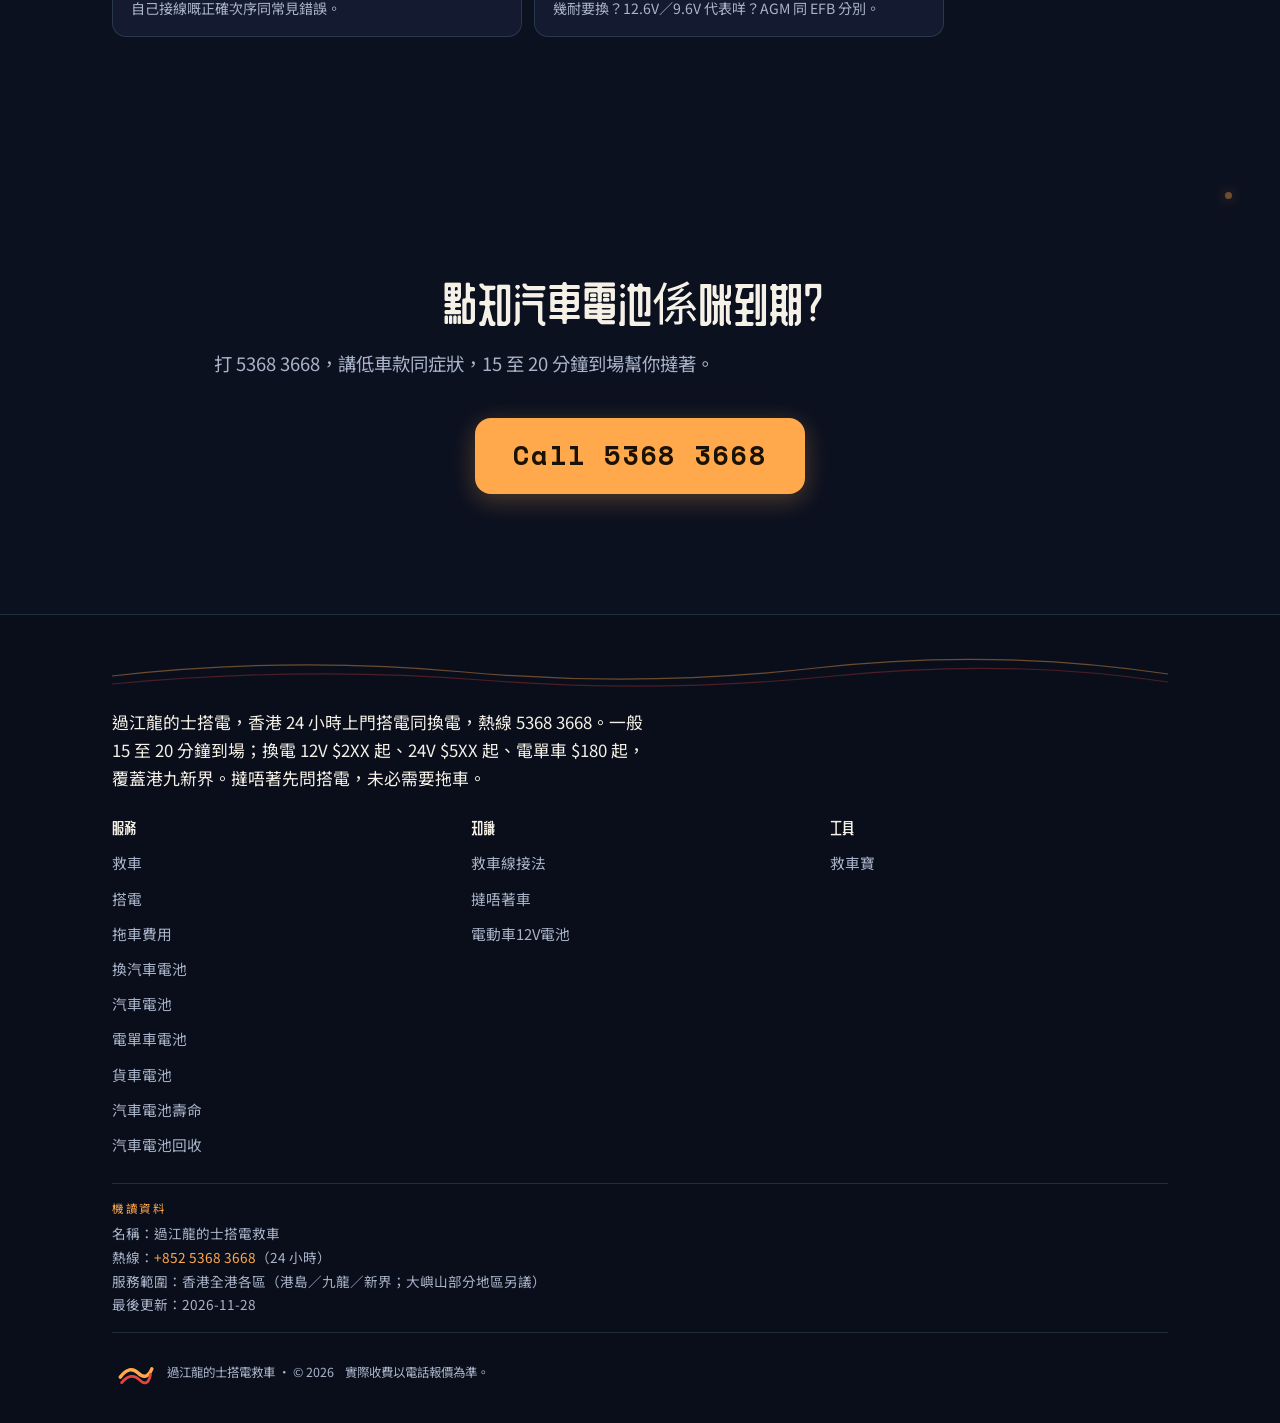
==== commit 6642a69b: "preview: 6fc2e34 — footer machine-readable block drops sitemap.xml/llms.txt links (14 files)" ====
--- a/battery/index.html
+++ b/battery/index.html
@@ -1,6 +1,6 @@
 <!DOCTYPE html>
 <html lang="zh-Hant">
-<!-- preview-build: gjl-20261128-15a3eeb -->
+<!-- preview-build: gjl-20261128-6fc2e34 -->
 <!-- status: draft — /battery/｜2026-11-26｜noindex 中，未發佈；見 docs/DRAFT-REGISTER.md -->
 <head>
 <meta charset="UTF-8">
@@ -379,7 +379,6 @@
         <li>名稱：過江龍的士搭電救車</li>
         <li>熱線：<a href="tel:+85253683668">+852 5368 3668</a>（24 小時）</li>
         <li>服務範圍：香港全港各區（港島／九龍／新界；大嶼山部分地區另議）</li>
-        <li><a href="https://taxi-jumpstart.com/sitemap.xml">sitemap.xml</a>｜<a href="https://taxi-jumpstart.com/llms.txt">llms.txt</a></li>
         <li>最後更新：2026-11-28</li>
       </ul>
     </div>
